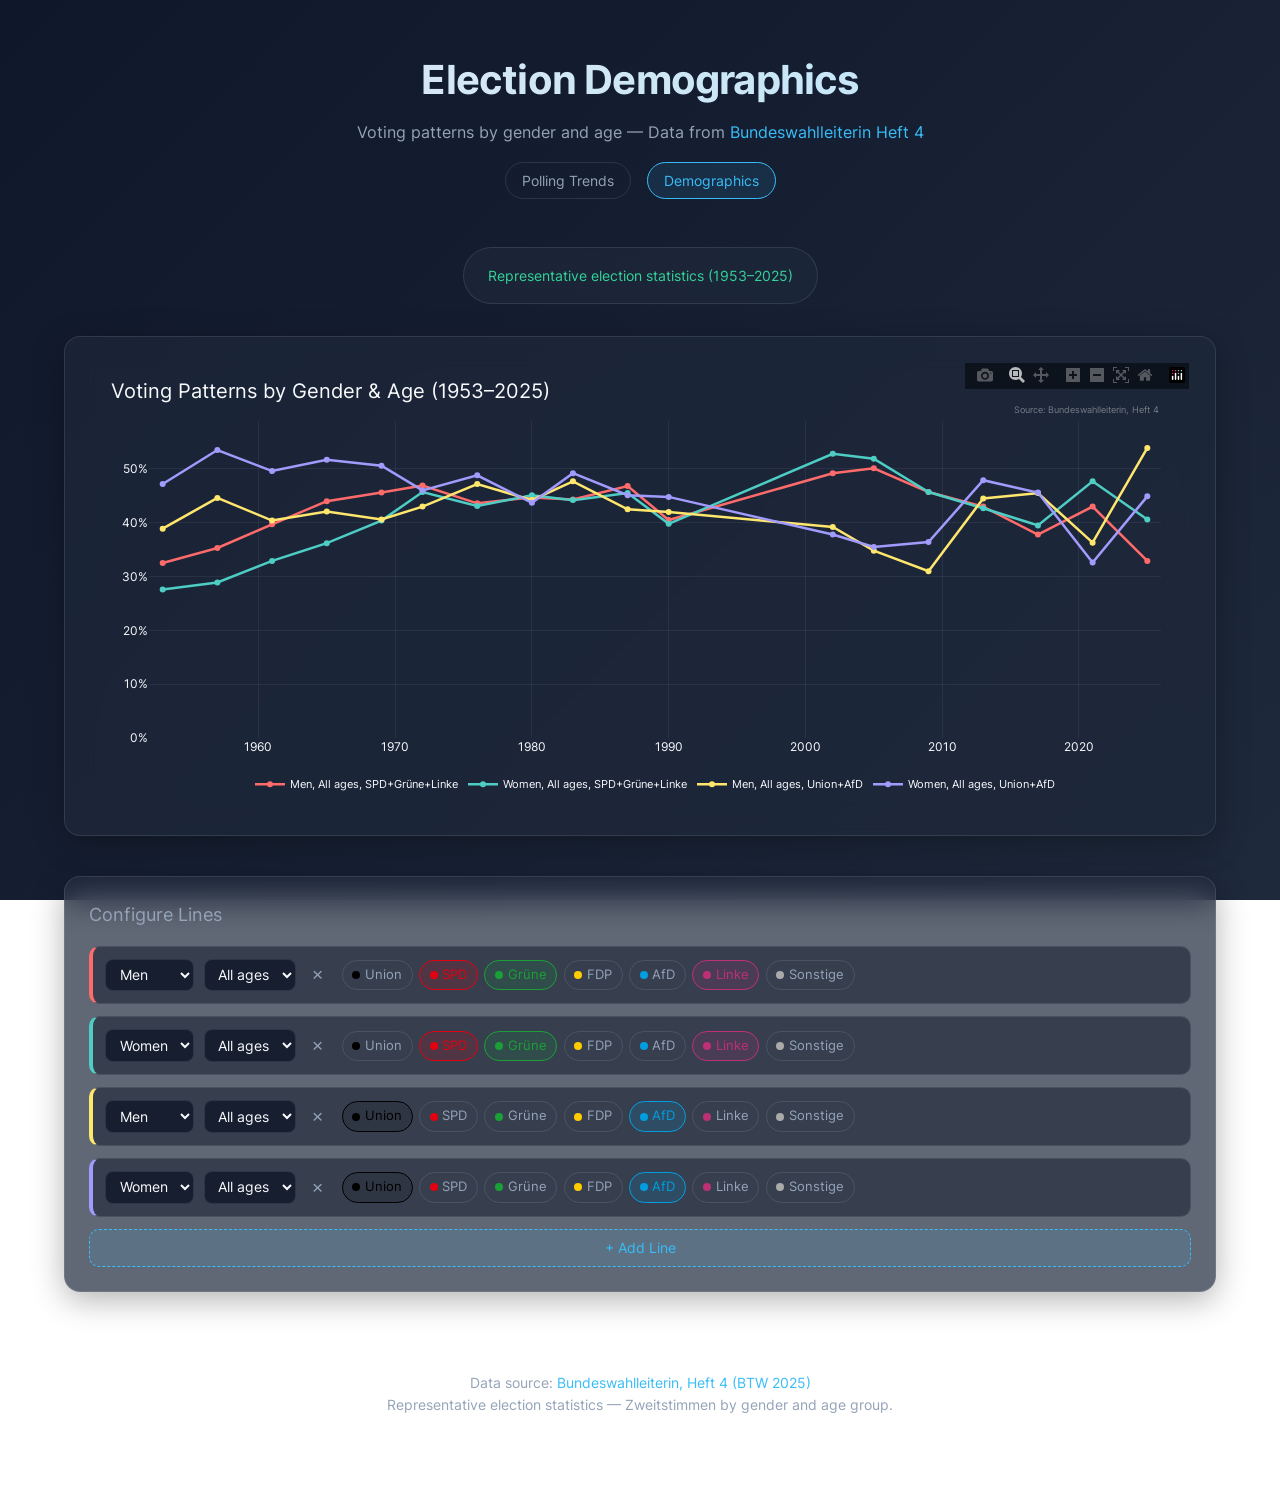
==== docs/demographics.html @ bcdd3b03 "Add election demographics sub-page by gender and age New interactive page visualizing Bundestagswahl" ====
<!DOCTYPE html>
<html lang="en">
<head>
  <meta charset="UTF-8">
  <meta name="viewport" content="width=device-width, initial-scale=1.0">
  <meta name="description" content="German Federal Election results by gender and age group — historical demographic voting patterns since 1953">
  <title>Election Demographics — German Federal Elections</title>
  <link rel="icon" type="image/svg+xml" href="data:image/svg+xml,%3Csvg xmlns='http://www.w3.org/2000/svg' viewBox='0 0 16 16'%3E%3Crect width='16' height='5.33' fill='%23000'/%3E%3Crect y='5.33' width='16' height='5.33' fill='%23D00'/%3E%3Crect y='10.67' width='16' height='5.33' fill='%23FFCE00'/%3E%3C/svg%3E">
  <link rel="stylesheet" href="css/style.css">
  <script src="js/vendor/plotly.min.js"></script>
</head>
<body class="demographics">
  <div class="container">
    <header>
      <h1>Election Demographics</h1>
      <p>Voting patterns by gender and age — Data from <a href="https://www.bundeswahlleiterin.de/bundestagswahlen/2025/publikationen.html" target="_blank" rel="noopener">Bundeswahlleiterin Heft 4</a></p>
      <nav class="page-nav">
        <a href="index.html">Polling Trends</a>
        <a href="demographics.html" aria-current="page">Demographics</a>
      </nav>
    </header>

    <div id="status" class="status-box">
      <div class="spinner"></div> <span>Loading&hellip;</span>
    </div>
    <div id="error"></div>

    <main>
      <div class="chart-container">
        <div id="demographics-chart"></div>
      </div>
    </main>

    <section class="selections-panel">
      <h2>Configure Lines</h2>
      <div id="selections-list"></div>
      <button id="add-selection" class="btn-add">+ Add Line</button>
    </section>

    <footer>
      Data source: <a href="https://www.bundeswahlleiterin.de/bundestagswahlen/2025/publikationen.html" target="_blank" rel="noopener">Bundeswahlleiterin, Heft 4 (BTW 2025)</a>
      <br>Representative election statistics — Zweitstimmen by gender and age group.
    </footer>
  </div>

  <script type="module" src="js/demographics-main.js"></script>
</body>
</html>
---- docs/css/style.css ----
/* Inter Font Loading */
@font-face {
  font-family: 'Inter';
  src: url('../fonts/inter-regular.woff2') format('woff2');
  font-weight: 400;
  font-style: normal;
  font-display: swap;
}
@font-face {
  font-family: 'Inter';
  src: url('../fonts/inter-bold.woff2') format('woff2');
  font-weight: 700;
  font-style: normal;
  font-display: swap;
}

:root {
  --bg-color: #0f172a;
  --bg-gradient: linear-gradient(135deg, #0f172a 0%, #1e293b 100%);
  --text-primary: #f8fafc;
  --text-secondary: #94a3b8;
  --accent: #38bdf8;
  --glass-bg: rgba(30, 41, 59, 0.7);
  --glass-border: rgba(255, 255, 255, 0.1);
  --glass-shadow: 0 8px 32px 0 rgba(0, 0, 0, 0.3);
  --success: #34d399;
  --error: #ef4444;
}

*, *::before, *::after {
  box-sizing: border-box;
  margin: 0;
  padding: 0;
}

body {
  font-family: 'Inter', system-ui, -apple-system, sans-serif;
  color: var(--text-primary);
  background: var(--bg-gradient);
  background-attachment: fixed;
  line-height: 1.6;
  min-height: 100vh;
}

.container {
  max-width: 1200px;
  margin: 0 auto;
  padding: 3rem 1.5rem;
}

header {
  text-align: center;
  margin-bottom: 3rem;
  animation: fadeInDown 0.8s ease-out;
}

header h1 {
  font-size: 2.5rem;
  font-weight: 700;
  background: linear-gradient(to right, #e2e8f0, #bae6fd);
  -webkit-background-clip: text;
  background-clip: text;
  -webkit-text-fill-color: transparent;
  margin-bottom: 0.5rem;
  letter-spacing: -0.02em;
}

header p, header a {
  font-size: 1rem;
  color: var(--text-secondary);
}

header a {
  color: var(--accent);
  text-decoration: none;
  transition: color 0.2s;
}

header a:hover {
  color: #7dd3fc;
}

.status-box {
  display: flex;
  align-items: center;
  justify-content: center;
  gap: 0.75rem;
  text-align: center;
  font-size: 0.9rem;
  color: var(--text-secondary);
  margin-bottom: 2rem;
  padding: 1rem 1.5rem;
  background: var(--glass-bg);
  backdrop-filter: blur(12px);
  -webkit-backdrop-filter: blur(12px);
  border: 1px solid var(--glass-border);
  border-radius: 9999px;
  max-width: max-content;
  margin-left: auto;
  margin-right: auto;
  animation: fadeIn 1s ease-out;
}

.status-box.success {
  color: var(--success);
}
.status-box.success .spinner {
  display: none;
}

.spinner {
  width: 16px;
  height: 16px;
  border: 2px solid var(--text-secondary);
  border-bottom-color: transparent;
  border-radius: 50%;
  display: inline-block;
  animation: rotation 1s linear infinite;
}

#error {
  display: none;
  text-align: center;
  color: #fca5a5;
  background: rgba(239, 68, 68, 0.1);
  border: 1px solid rgba(239, 68, 68, 0.2);
  backdrop-filter: blur(10px);
  border-radius: 12px;
  padding: 1.2rem;
  margin-bottom: 2rem;
}

.chart-container {
  background: var(--glass-bg);
  backdrop-filter: blur(16px);
  -webkit-backdrop-filter: blur(16px);
  border: 1px solid var(--glass-border);
  border-radius: 16px;
  box-shadow: var(--glass-shadow);
  margin-bottom: 2.5rem;
  padding: 1.5rem;
  transition: box-shadow 0.3s ease;
  animation: fadeInUp 0.8s ease-out backwards;
}

.chart-container:nth-child(2) {
  animation-delay: 0.2s;
}

.chart-container:hover {
  box-shadow: 0 12px 40px rgba(0,0,0,0.4);
}

.chart-container .js-plotly-plot {
  width: 100%;
}

footer {
  text-align: center;
  font-size: 0.85rem;
  color: var(--text-secondary);
  padding: 2rem 0;
  border-top: 1px solid var(--glass-border);
  margin-top: 3rem;
}

footer a {
  color: var(--accent);
  text-decoration: none;
  transition: opacity 0.2s;
}
footer a:hover {
  opacity: 0.8;
}

/* Animations */
@keyframes fadeIn {
  from { opacity: 0; }
  to { opacity: 1; }
}
@keyframes fadeInDown {
  from { opacity: 0; transform: translateY(-20px); }
  to { opacity: 1; transform: translateY(0); }
}
@keyframes fadeInUp {
  from { opacity: 0; transform: translateY(20px); }
  to { opacity: 1; transform: translateY(0); }
}
@keyframes rotation {
  0% { transform: rotate(0deg); }
  100% { transform: rotate(360deg); }
}

/* Page Navigation */
.page-nav {
  display: flex;
  justify-content: center;
  gap: 1rem;
  margin-top: 1rem;
}
.page-nav a {
  color: var(--text-secondary);
  text-decoration: none;
  padding: 0.4rem 1rem;
  border-radius: 9999px;
  border: 1px solid var(--glass-border);
  transition: all 0.2s;
  font-size: 0.9rem;
}
.page-nav a:hover {
  color: var(--text-primary);
  border-color: var(--accent);
}
.page-nav a[aria-current="page"] {
  color: var(--accent);
  border-color: var(--accent);
  background: rgba(56, 189, 248, 0.1);
}

/* Demographics Page — Selection Panel */
.demographics .selections-panel {
  background: var(--glass-bg);
  backdrop-filter: blur(16px);
  -webkit-backdrop-filter: blur(16px);
  border: 1px solid var(--glass-border);
  border-radius: 16px;
  box-shadow: var(--glass-shadow);
  padding: 1.5rem;
  margin-bottom: 2.5rem;
  animation: fadeInUp 0.8s ease-out backwards;
}
.demographics .selections-panel h2 {
  font-size: 1.1rem;
  color: var(--text-secondary);
  margin-bottom: 1rem;
  font-weight: 400;
}

/* Selection Cards */
.demographics .selection-card {
  display: flex;
  align-items: center;
  gap: 0.75rem;
  padding: 0.75rem;
  border: 1px solid var(--glass-border);
  border-radius: 10px;
  margin-bottom: 0.75rem;
  background: rgba(15, 23, 42, 0.5);
  border-left: 4px solid var(--card-color, var(--glass-border));
}
.demographics .selection-card .card-controls {
  display: flex;
  align-items: center;
  gap: 0.6rem;
  flex-shrink: 0;
}
.demographics .selection-card select {
  background: rgba(15, 23, 42, 0.8);
  color: var(--text-primary);
  border: 1px solid var(--glass-border);
  border-radius: 8px;
  padding: 0.4rem 0.6rem;
  font-family: inherit;
  font-size: 0.85rem;
  cursor: pointer;
}
.demographics .selection-card select:focus {
  outline: none;
  border-color: var(--accent);
}

/* Party Pills */
.demographics .party-pills {
  display: flex;
  flex-wrap: wrap;
  gap: 0.4rem;
  flex: 1;
}
.demographics .party-pill {
  display: inline-flex;
  align-items: center;
  gap: 0.3rem;
  padding: 0.25rem 0.6rem;
  border-radius: 9999px;
  border: 1px solid var(--glass-border);
  font-size: 0.8rem;
  cursor: pointer;
  transition: all 0.15s;
  user-select: none;
  color: var(--text-secondary);
  background: transparent;
}
.demographics .party-pill:hover {
  border-color: var(--pill-color);
}
.demographics .party-pill.checked {
  border-color: var(--pill-color);
  color: var(--pill-color);
  background: color-mix(in srgb, var(--pill-color) 15%, transparent);
}
.demographics .party-pill .pill-dot {
  width: 8px;
  height: 8px;
  border-radius: 50%;
  background: var(--pill-color);
}

/* Add / Remove Buttons */
.demographics .btn-add {
  background: rgba(56, 189, 248, 0.1);
  border: 1px dashed var(--accent);
  color: var(--accent);
  border-radius: 10px;
  padding: 0.6rem 1.2rem;
  cursor: pointer;
  font-family: inherit;
  font-size: 0.9rem;
  transition: all 0.2s;
  width: 100%;
}
.demographics .btn-add:hover:not(:disabled) {
  background: rgba(56, 189, 248, 0.2);
}
.demographics .btn-add:disabled {
  opacity: 0.4;
  cursor: not-allowed;
}
.demographics .btn-remove {
  background: none;
  border: none;
  color: var(--text-secondary);
  cursor: pointer;
  font-size: 1.2rem;
  padding: 0.25rem 0.4rem;
  border-radius: 50%;
  transition: color 0.2s;
  flex-shrink: 0;
  line-height: 1;
}
.demographics .btn-remove:hover {
  color: var(--error);
}
.demographics .btn-remove:disabled {
  opacity: 0.3;
  cursor: not-allowed;
}

@media (max-width: 768px) {
  .container {
    padding: 2rem 1rem;
  }
  header h1 {
    font-size: 1.8rem;
  }
  .chart-container {
    padding: 0.75rem;
    border-radius: 12px;
  }
  .demographics .selection-card {
    flex-direction: column;
    align-items: stretch;
    gap: 0.5rem;
  }
  .demographics .selection-card .card-controls {
    justify-content: space-between;
  }
  .demographics .selection-card select {
    flex: 1;
  }
  .demographics .selections-panel {
    padding: 1rem;
  }
  .demographics .party-pills {
    gap: 0.3rem;
  }
  .demographics #demographics-chart {
    min-height: 350px;
  }
}
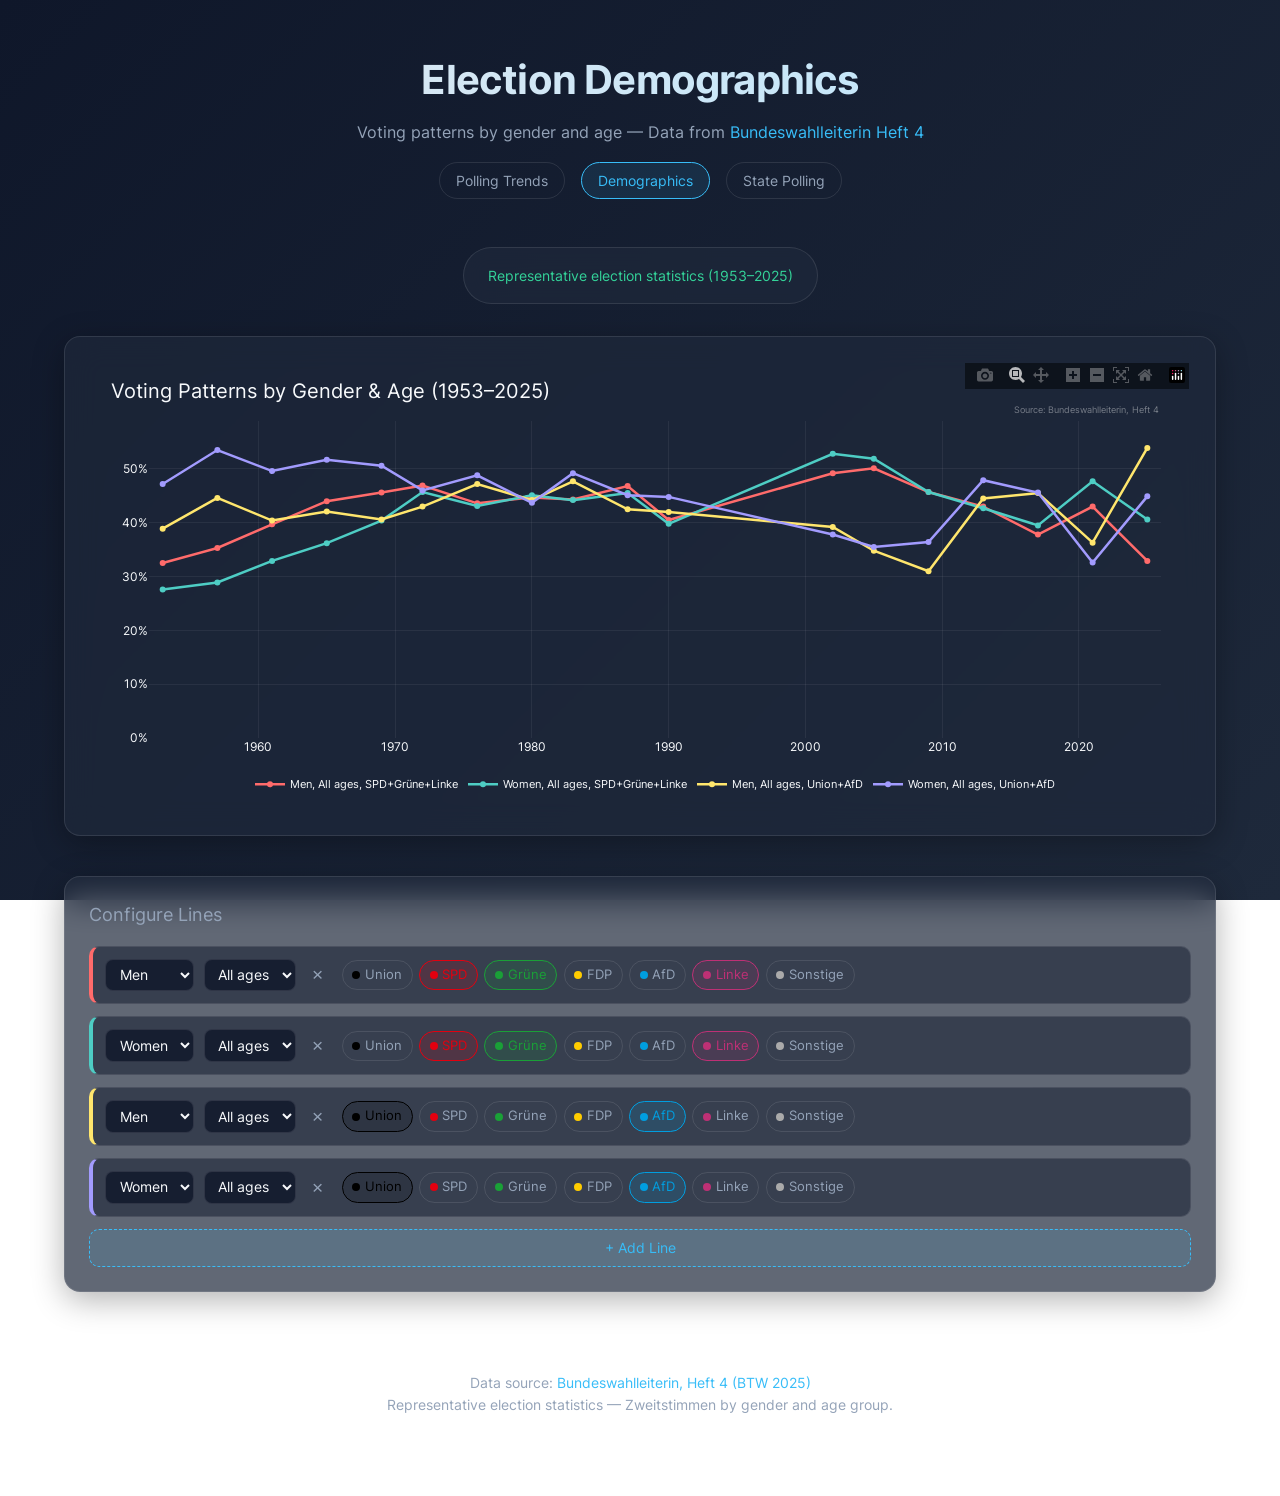
==== commit 1eab655d: "Add state polling" ====
--- a/docs/demographics.html
+++ b/docs/demographics.html
@@ -17,6 +17,7 @@
       <nav class="page-nav">
         <a href="index.html">Polling Trends</a>
         <a href="demographics.html" aria-current="page">Demographics</a>
+        <a href="state-polling.html">State Polling</a>
       </nav>
     </header>
 
--- a/docs/css/style.css
+++ b/docs/css/style.css
@@ -377,3 +377,187 @@
     min-height: 350px;
   }
 }
+
+/* ── State Polling Page ── */
+
+/* Segment summary bar */
+.state-polling .segment-bar {
+  display: grid;
+  grid-template-columns: repeat(4, 1fr);
+  gap: 1rem;
+  padding: 1.25rem 1.5rem;
+}
+.state-polling .segment-card {
+  text-align: center;
+  padding: 0.5rem;
+}
+.state-polling .segment-label {
+  font-size: 0.78rem;
+  color: var(--text-secondary);
+  margin-bottom: 0.3rem;
+  text-transform: uppercase;
+  letter-spacing: 0.04em;
+}
+.state-polling .segment-value {
+  font-size: 1.5rem;
+  font-weight: 700;
+  margin-bottom: 0.2rem;
+}
+.state-polling .segment-sub {
+  font-size: 0.72rem;
+  color: var(--text-secondary);
+  line-height: 1.3;
+}
+
+/* Map section */
+.state-polling .maps-section {
+  padding: 1.5rem;
+}
+.state-polling .maps-grid {
+  display: grid;
+  grid-template-columns: 1fr 1fr;
+  gap: 2rem;
+}
+.state-polling .map-wrapper {
+  display: flex;
+  flex-direction: column;
+  align-items: center;
+}
+.state-polling .map-title {
+  font-size: 1rem;
+  font-weight: 600;
+  color: var(--text-primary);
+  margin-bottom: 0.15rem;
+  text-align: center;
+}
+.state-polling .map-subtitle {
+  font-size: 0.8rem;
+  color: var(--text-secondary);
+  margin-bottom: 0.75rem;
+  text-align: center;
+}
+.state-polling .map-container {
+  width: 100%;
+  max-width: 340px;
+  position: relative;
+}
+.state-polling .map-container svg {
+  display: block;
+  width: 100%;
+  height: auto;
+}
+.state-polling .map-container path {
+  stroke: rgba(15, 23, 42, 0.6);
+  stroke-width: 1;
+  cursor: pointer;
+  transition: opacity 0.12s;
+}
+.state-polling .map-container path:hover {
+  opacity: 0.75;
+  stroke-width: 1.5;
+  stroke: rgba(255,255,255,0.4);
+}
+
+/* Map legend */
+.state-polling .map-legend {
+  display: flex;
+  align-items: center;
+  justify-content: center;
+  gap: 0.75rem;
+  margin-top: 1.25rem;
+  font-size: 0.78rem;
+  color: var(--text-secondary);
+}
+.state-polling .legend-scale {
+  width: 120px;
+  height: 10px;
+  border-radius: 5px;
+  background: linear-gradient(to right, #b91c1c, #475569, #1d4ed8);
+}
+.state-polling .legend-right { color: #f87171; }
+.state-polling .legend-left  { color: #93c5fd; }
+
+/* Tooltip */
+.map-tooltip {
+  position: fixed;
+  pointer-events: none;
+  z-index: 100;
+  background: rgba(15, 23, 42, 0.95);
+  border: 1px solid rgba(255,255,255,0.12);
+  border-radius: 10px;
+  padding: 0.65rem 0.9rem;
+  font-size: 0.82rem;
+  color: var(--text-primary);
+  min-width: 190px;
+  backdrop-filter: blur(8px);
+  box-shadow: 0 4px 20px rgba(0,0,0,0.5);
+}
+.map-tooltip .tooltip-title {
+  font-weight: 700;
+  font-size: 0.9rem;
+  margin-bottom: 0.4rem;
+  color: var(--accent);
+}
+.map-tooltip .tooltip-row {
+  display: flex;
+  justify-content: space-between;
+  gap: 0.75rem;
+  margin-bottom: 0.15rem;
+}
+.map-tooltip .tooltip-row span:first-child {
+  color: var(--text-secondary);
+}
+
+/* Shared diff colors */
+.pos { color: #93c5fd; }
+.neg { color: #fca5a5; }
+
+/* Data table */
+.state-polling .state-table {
+  width: 100%;
+  border-collapse: collapse;
+  font-size: 0.88rem;
+}
+.state-polling .state-table th,
+.state-polling .state-table td {
+  padding: 0.6rem 0.75rem;
+  text-align: right;
+  border-bottom: 1px solid rgba(255,255,255,0.06);
+}
+.state-polling .state-table th:first-child,
+.state-polling .state-table td:first-child {
+  text-align: left;
+}
+.state-polling .state-table th {
+  font-size: 0.78rem;
+  text-transform: uppercase;
+  letter-spacing: 0.04em;
+  color: var(--text-secondary);
+  cursor: pointer;
+  user-select: none;
+  white-space: nowrap;
+}
+.state-polling .state-table th:hover {
+  color: var(--accent);
+}
+.state-polling .state-table th.sort-asc::after  { content: " ↑"; color: var(--accent); }
+.state-polling .state-table th.sort-desc::after { content: " ↓"; color: var(--accent); }
+.state-polling .state-table tbody tr:hover {
+  background: rgba(255,255,255,0.03);
+}
+
+@media (max-width: 768px) {
+  .state-polling .segment-bar {
+    grid-template-columns: 1fr 1fr;
+  }
+  .state-polling .maps-grid {
+    grid-template-columns: 1fr;
+    gap: 1.5rem;
+  }
+  .state-polling .map-container {
+    max-width: 100%;
+  }
+  .state-polling #table-container {
+    overflow-x: auto;
+  }
+}
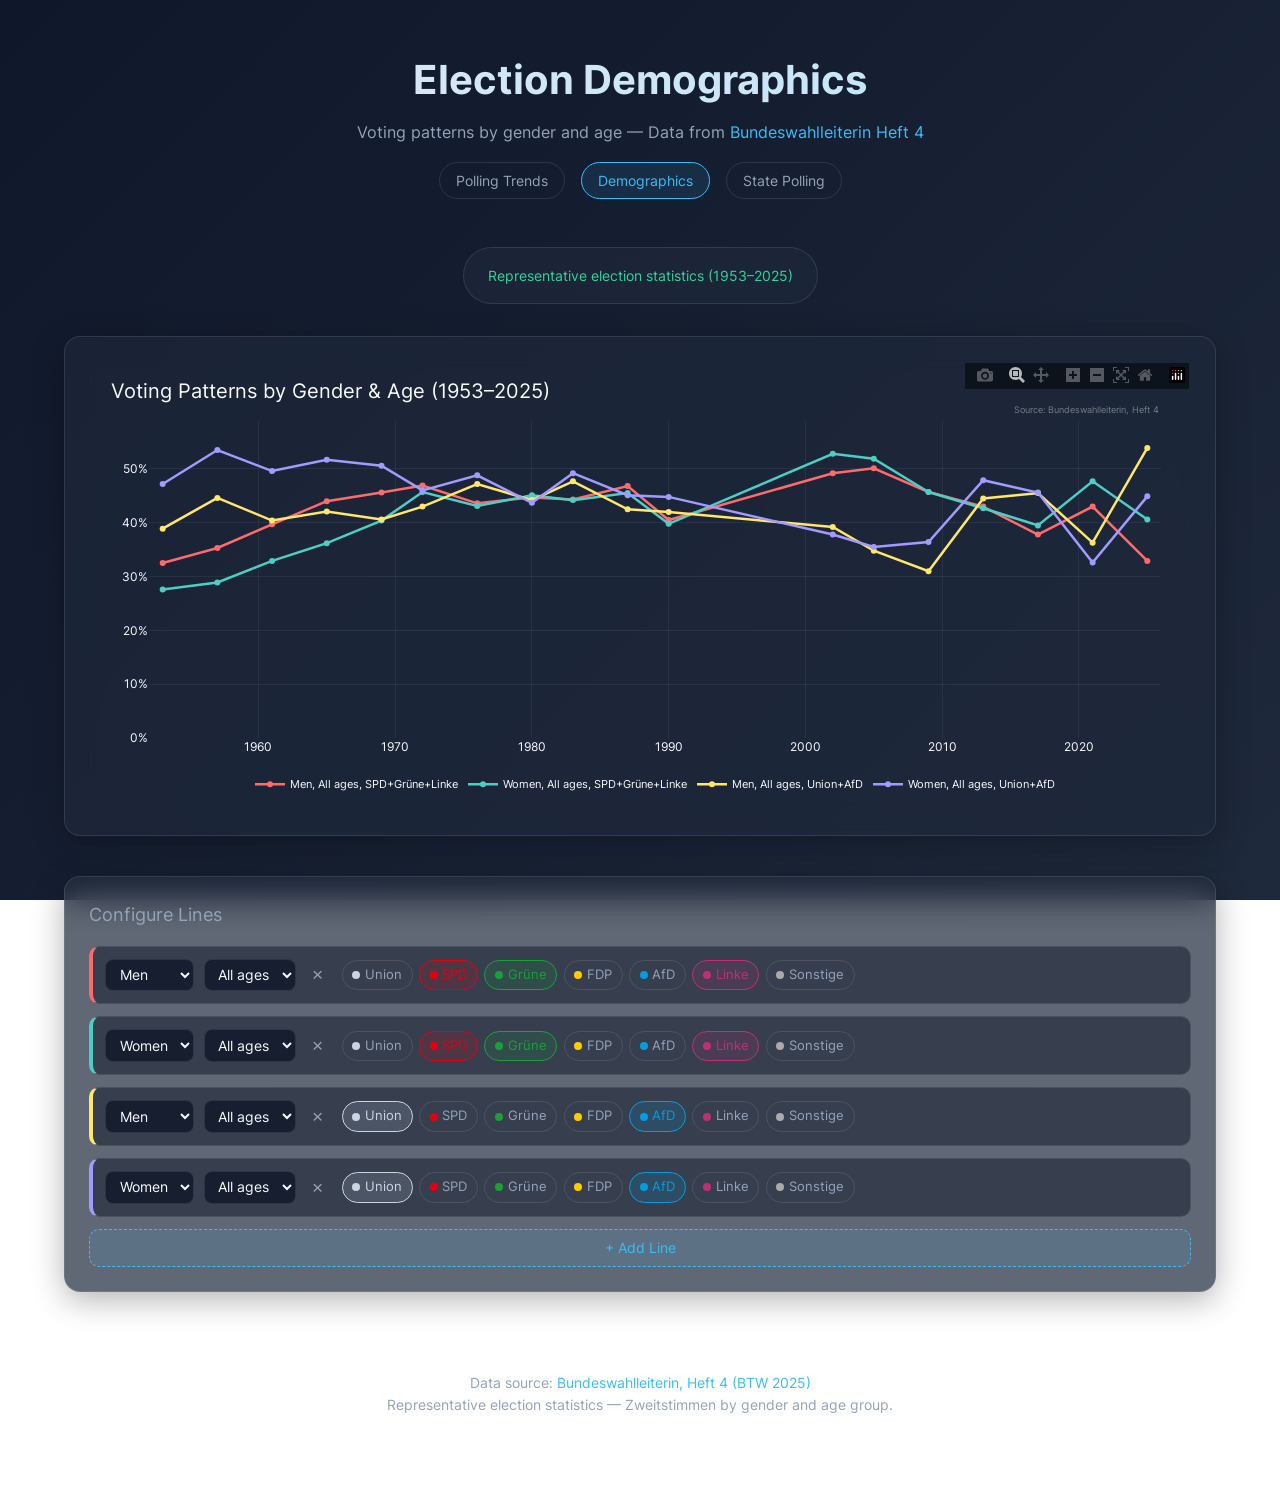
==== commit ca080756: "Phase 1: frontend polish & quick wins Fix first-paint chart collapse, dark-background contrast, scre" ====
--- a/docs/demographics.html
+++ b/docs/demographics.html
@@ -1,5 +1,5 @@
 <!DOCTYPE html>
-<html lang="en">
+<html lang="de">
 <head>
   <meta charset="UTF-8">
   <meta name="viewport" content="width=device-width, initial-scale=1.0">
@@ -21,10 +21,10 @@
       </nav>
     </header>
 
-    <div id="status" class="status-box">
+    <div id="status" class="status-box" role="status" aria-live="polite">
       <div class="spinner"></div> <span>Loading&hellip;</span>
     </div>
-    <div id="error"></div>
+    <div id="error" role="alert"></div>
 
     <main>
       <div class="chart-container">
--- a/docs/css/style.css
+++ b/docs/css/style.css
@@ -62,7 +62,7 @@
   background-clip: text;
   -webkit-text-fill-color: transparent;
   margin-bottom: 0.5rem;
-  letter-spacing: -0.02em;
+  letter-spacing: 0;
 }
 
 header p, header a {
@@ -191,6 +191,23 @@
   100% { transform: rotate(360deg); }
 }
 
+@media (prefers-reduced-motion: reduce) {
+  *, *::before, *::after {
+    animation-duration: 0.001ms !important;
+    animation-iteration-count: 1 !important;
+    transition-duration: 0.001ms !important;
+  }
+  header, .status-box, .chart-container, .demographics .selections-panel {
+    animation: none !important;
+    opacity: 1 !important;
+    transform: none !important;
+  }
+  .spinner {
+    animation: none !important;
+    border-bottom-color: var(--text-secondary);
+  }
+}
+
 /* Page Navigation */
 .page-nav {
   display: flex;
@@ -215,6 +232,17 @@
   color: var(--accent);
   border-color: var(--accent);
   background: rgba(56, 189, 248, 0.1);
+}
+
+/* Demographics chart: explicit height so Plotly's height:100% update doesn't collapse it */
+.demographics #demographics-chart {
+  height: 450px;
+}
+
+/* Federal polling charts: explicit height so Plotly's height:100% update doesn't collapse them on first paint */
+#blocks-chart,
+#parties-chart {
+  height: 450px;
 }
 
 /* Demographics Page — Selection Panel */
@@ -374,7 +402,11 @@
     gap: 0.3rem;
   }
   .demographics #demographics-chart {
-    min-height: 350px;
+    height: 350px;
+  }
+  #blocks-chart,
+  #parties-chart {
+    height: 350px;
   }
 }
 
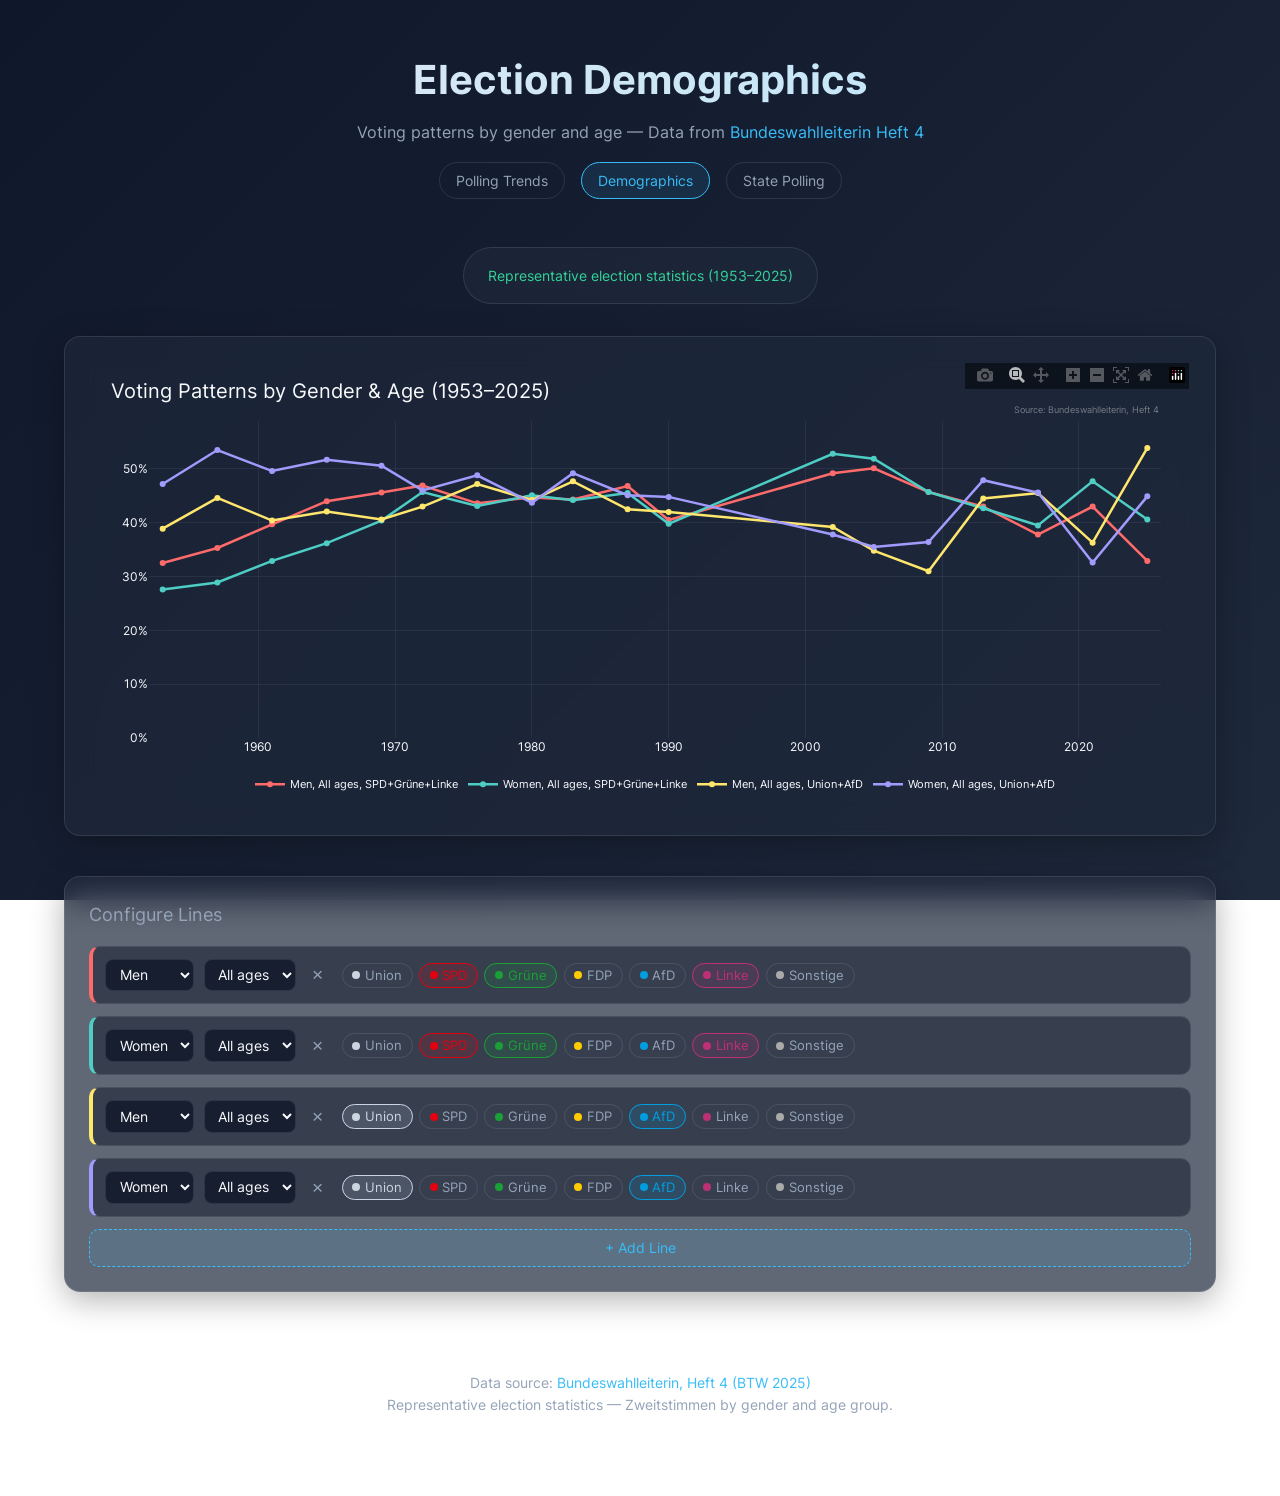
==== commit 849a9cfb: "Phase 2: accessibility — keyboard & screen reader Make the interactive layer operable and announceab" ====
--- a/docs/demographics.html
+++ b/docs/demographics.html
@@ -27,9 +27,9 @@
     <div id="error" role="alert"></div>
 
     <main>
-      <div class="chart-container">
+      <figure class="chart-container" role="img" aria-label="Liniendiagramm: Zweitstimmenanteile nach Geschlecht, Altersgruppe und Partei seit 1953">
         <div id="demographics-chart"></div>
-      </div>
+      </figure>
     </main>
 
     <section class="selections-panel">
--- a/docs/css/style.css
+++ b/docs/css/style.css
@@ -42,6 +42,25 @@
   min-height: 100vh;
 }
 
+/* Visible keyboard focus indicator (keyboard-only via :focus-visible) */
+:focus-visible {
+  outline: 2px solid var(--accent);
+  outline-offset: 2px;
+}
+.page-nav a:focus-visible,
+.demographics .party-pill:focus-visible,
+.demographics .btn-add:focus-visible,
+.demographics .btn-remove:focus-visible,
+.state-polling .state-table th .th-sort:focus-visible {
+  outline: 2px solid var(--accent);
+  outline-offset: 2px;
+}
+
+/* Charts are wrapped in <figure>; neutralize the default figure margin */
+figure {
+  margin: 0;
+}
+
 .container {
   max-width: 1200px;
   margin: 0 auto;
@@ -292,9 +311,10 @@
   font-size: 0.85rem;
   cursor: pointer;
 }
-.demographics .selection-card select:focus {
+.demographics .selection-card select:focus-visible {
   outline: none;
   border-color: var(--accent);
+  box-shadow: 0 0 0 2px var(--accent);
 }
 
 /* Party Pills */
@@ -311,6 +331,7 @@
   padding: 0.25rem 0.6rem;
   border-radius: 9999px;
   border: 1px solid var(--glass-border);
+  font-family: inherit;
   font-size: 0.8rem;
   cursor: pointer;
   transition: all 0.15s;
@@ -574,6 +595,17 @@
 }
 .state-polling .state-table th.sort-asc::after  { content: " ↑"; color: var(--accent); }
 .state-polling .state-table th.sort-desc::after { content: " ↓"; color: var(--accent); }
+.state-polling .state-table th .th-sort {
+  background: none;
+  border: 0;
+  padding: 0;
+  margin: 0;
+  color: inherit;
+  font: inherit;
+  letter-spacing: inherit;
+  text-transform: inherit;
+  cursor: pointer;
+}
 .state-polling .state-table tbody tr:hover {
   background: rgba(255,255,255,0.03);
 }
@@ -593,3 +625,24 @@
     overflow-x: auto;
   }
 }
+
+/* Touch devices: raise interactive controls to the ≥44px minimum tap target.
+   Gated on input modality (pointer: coarse), not viewport width, so touch
+   laptops benefit while desktop-mouse density stays compact. */
+@media (pointer: coarse) {
+  .demographics .party-pill {
+    min-height: 44px;
+    padding-top: 0.5rem;
+    padding-bottom: 0.5rem;
+  }
+  .demographics .btn-remove {
+    min-width: 44px;
+    min-height: 44px;
+    display: inline-flex;
+    align-items: center;
+    justify-content: center;
+  }
+  .state-polling .state-table th .th-sort {
+    min-height: 44px;
+  }
+}
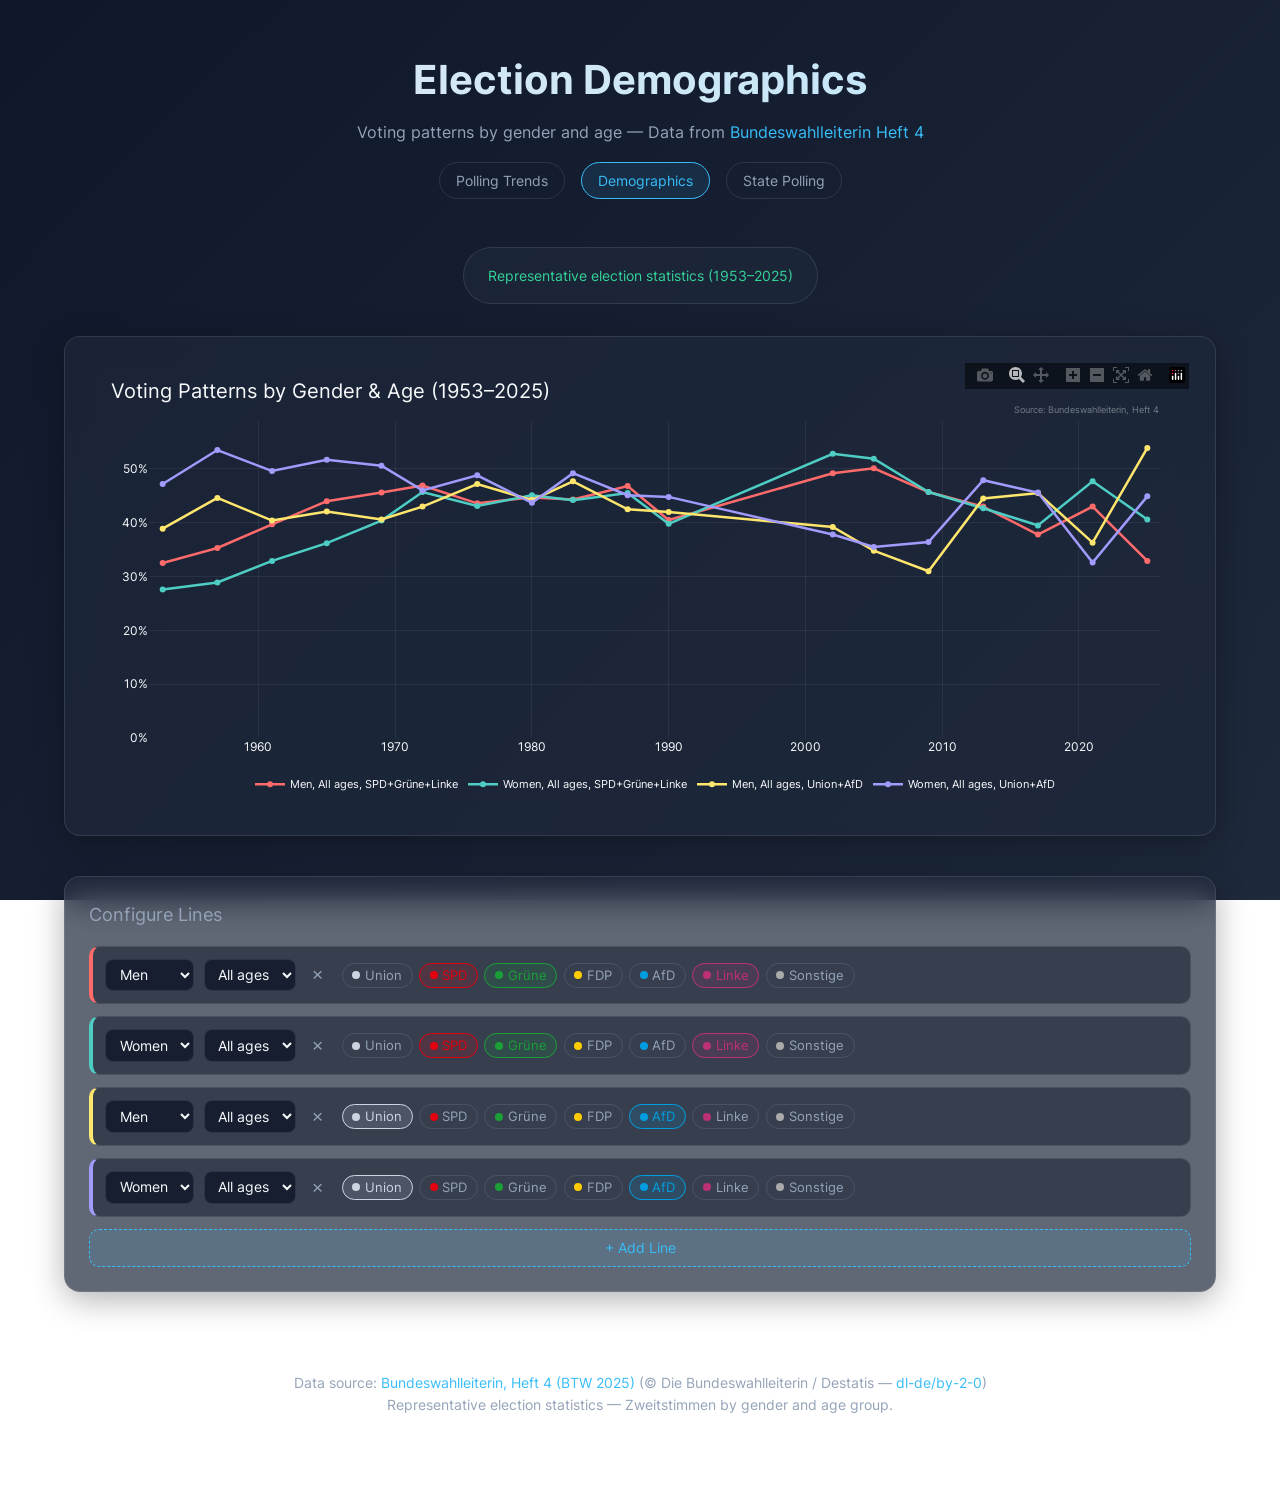
==== commit 69ae84b6: "Phase 4: CI/CD hardening, repo hygiene, docs & licensing Workflow (.github/workflows/update-data.yml" ====
--- a/docs/demographics.html
+++ b/docs/demographics.html
@@ -39,7 +39,7 @@
     </section>
 
     <footer>
-      Data source: <a href="https://www.bundeswahlleiterin.de/bundestagswahlen/2025/publikationen.html" target="_blank" rel="noopener">Bundeswahlleiterin, Heft 4 (BTW 2025)</a>
+      Data source: <a href="https://www.bundeswahlleiterin.de/bundestagswahlen/2025/publikationen.html" target="_blank" rel="noopener">Bundeswahlleiterin, Heft 4 (BTW 2025)</a> (© Die Bundeswahlleiterin / Destatis — <a href="https://www.govdata.de/dl-de/by-2-0" target="_blank" rel="noopener">dl-de/by-2-0</a>)
       <br>Representative election statistics — Zweitstimmen by gender and age group.
     </footer>
   </div>
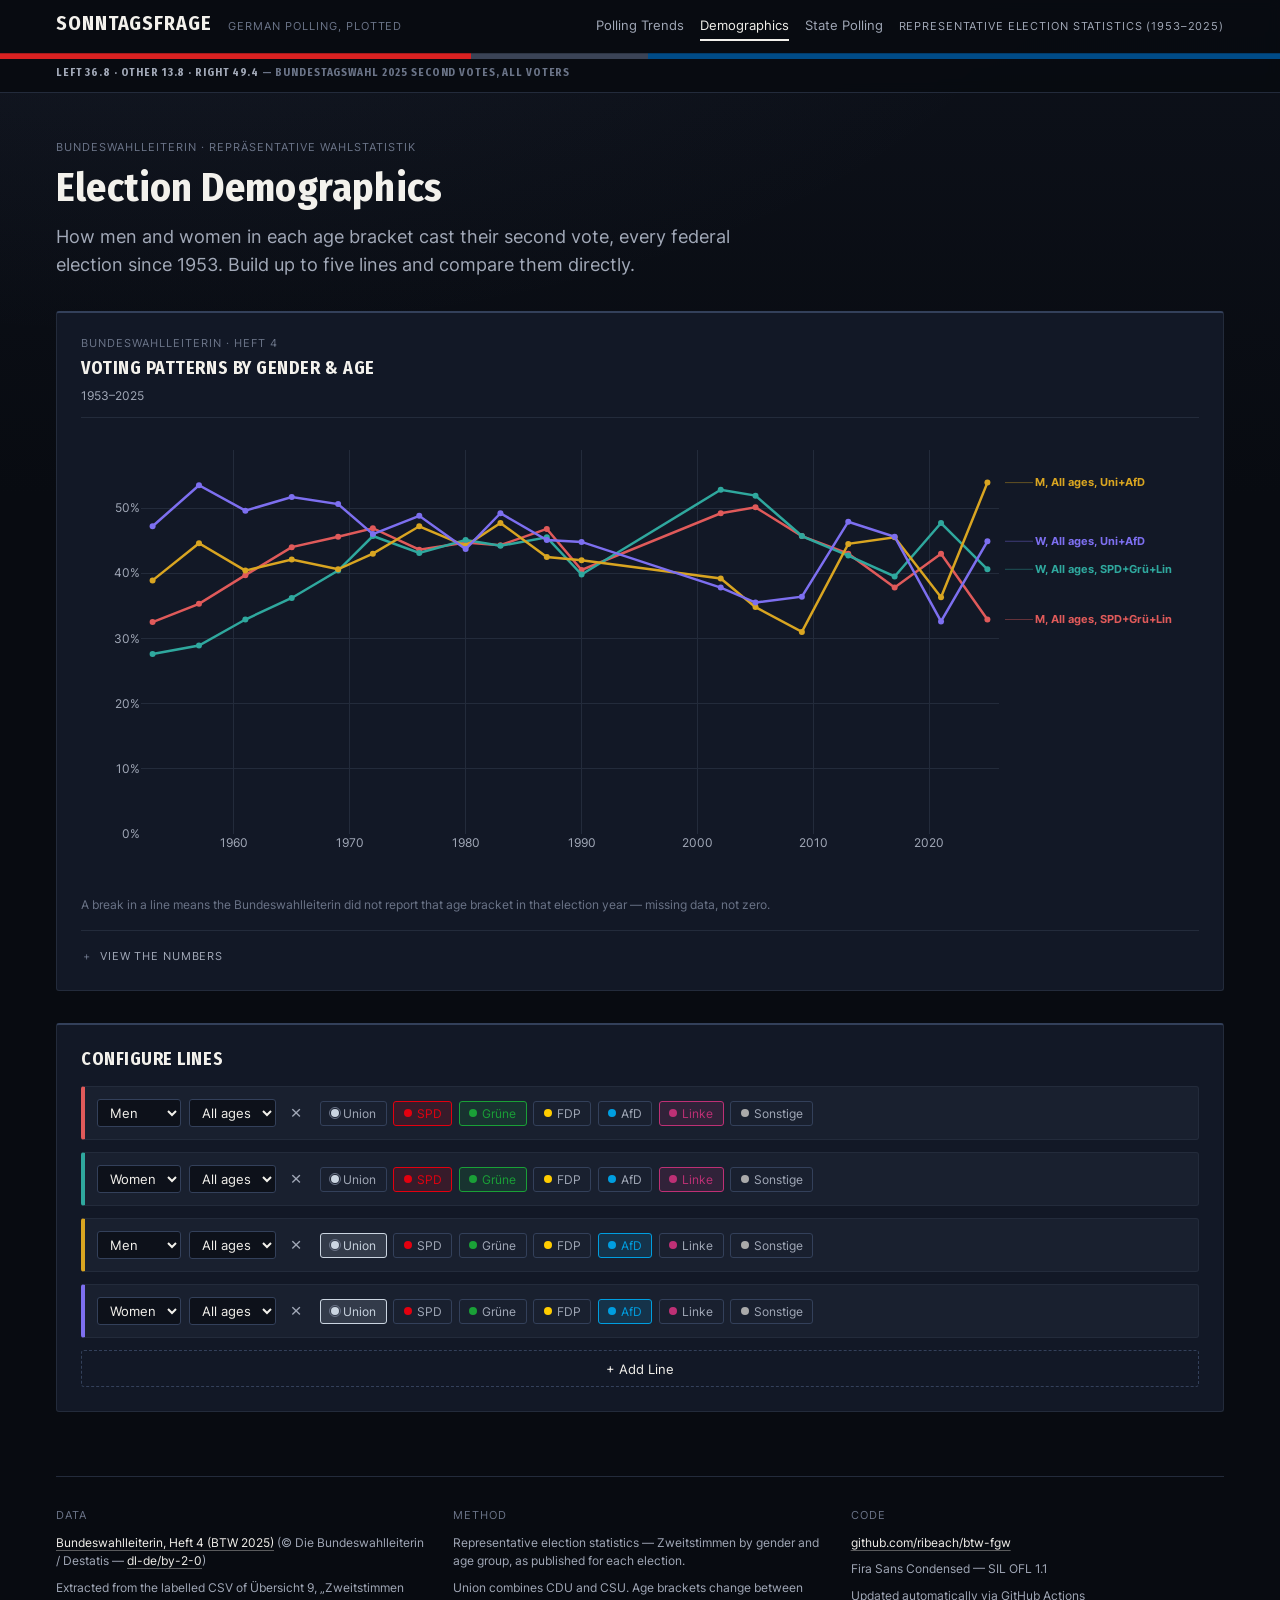
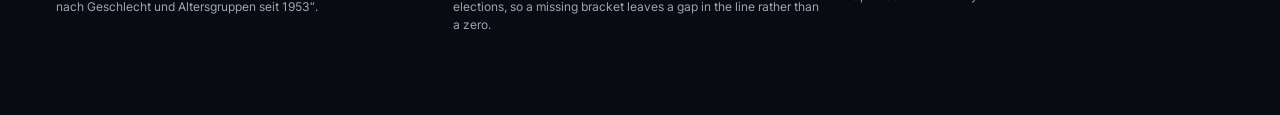
==== commit 39389783: "Overhaul UI/UX: editorial redesign, chart fixes, accessibility Redesign all three pages under one di" ====
--- a/docs/demographics.html
+++ b/docs/demographics.html
@@ -1,46 +1,91 @@
 <!DOCTYPE html>
-<html lang="de">
+<html lang="en">
 <head>
   <meta charset="UTF-8">
   <meta name="viewport" content="width=device-width, initial-scale=1.0">
-  <meta name="description" content="German Federal Election results by gender and age group — historical demographic voting patterns since 1953">
-  <title>Election Demographics — German Federal Elections</title>
-  <link rel="icon" type="image/svg+xml" href="data:image/svg+xml,%3Csvg xmlns='http://www.w3.org/2000/svg' viewBox='0 0 16 16'%3E%3Crect width='16' height='5.33' fill='%23000'/%3E%3Crect y='5.33' width='16' height='5.33' fill='%23D00'/%3E%3Crect y='10.67' width='16' height='5.33' fill='%23FFCE00'/%3E%3C/svg%3E">
+  <title>Election Demographics — Sonntagsfrage</title>
+  <meta name="description" content="German federal election results by gender and age group — representative voting statistics since 1953.">
+  <meta name="theme-color" content="#080B11">
+  <link rel="icon" href="favicon.svg" type="image/svg+xml">
+  <meta property="og:site_name" content="Sonntagsfrage">
+  <meta property="og:type" content="website">
+  <meta property="og:title" content="Election Demographics">
+  <meta property="og:description" content="German federal election results by gender and age group — representative voting statistics since 1953.">
+  <meta name="twitter:card" content="summary">
+  <link rel="preload" as="font" type="font/woff2" crossorigin href="fonts/fira-sans-condensed-700.woff2">
   <link rel="stylesheet" href="css/style.css">
   <script src="js/vendor/plotly.min.js"></script>
 </head>
 <body class="demographics">
-  <div class="container">
-    <header>
-      <h1>Election Demographics</h1>
-      <p>Voting patterns by gender and age — Data from <a href="https://www.bundeswahlleiterin.de/bundestagswahlen/2025/publikationen.html" target="_blank" rel="noopener">Bundeswahlleiterin Heft 4</a></p>
-      <nav class="page-nav">
+  <a class="skip-link" href="#main">Skip to content</a>
+
+  <header class="site-header">
+    <div class="site-header__inner">
+      <a class="wordmark" href="index.html">Sonntagsfrage</a>
+      <span class="wordmark-tag">German polling, plotted</span>
+      <nav class="site-nav" aria-label="Primary">
         <a href="index.html">Polling Trends</a>
         <a href="demographics.html" aria-current="page">Demographics</a>
         <a href="state-polling.html">State Polling</a>
       </nav>
-    </header>
+      <div id="status" class="stamp" role="status" aria-live="polite">
+        <span class="spinner"></span> <span>Loading…</span>
+      </div>
+    </div>
+    <div class="spectrum" id="spectrum" hidden></div>
+    <p class="spectrum-readout" id="spectrum-readout" hidden></p>
+  </header>
 
-    <div id="status" class="status-box" role="status" aria-live="polite">
-      <div class="spinner"></div> <span>Loading&hellip;</span>
+  <div class="container">
+    <div class="page-head">
+      <p class="eyebrow"><span lang="de">Bundeswahlleiterin</span> · <span lang="de">Repräsentative Wahlstatistik</span></p>
+      <h1 class="page-title">Election Demographics</h1>
+      <p class="page-standfirst">How men and women in each age bracket cast their second vote, every federal election since 1953. Build up to five lines and compare them directly.</p>
     </div>
+
     <div id="error" role="alert"></div>
 
-    <main>
-      <figure class="chart-container" role="img" aria-label="Liniendiagramm: Zweitstimmenanteile nach Geschlecht, Altersgruppe und Partei seit 1953">
-        <div id="demographics-chart"></div>
+    <main id="main" tabindex="-1">
+      <figure class="chart-container" aria-describedby="demographics-data">
+        <figcaption class="panel-head">
+          <p class="eyebrow">Bundeswahlleiterin · Heft 4</p>
+          <h2 class="panel-title">Voting patterns by gender &amp; age</h2>
+          <p class="panel-note">1953–2025</p>
+        </figcaption>
+        <div id="demographics-chart" role="img" aria-label="Line chart: second-vote share by gender, age group and party at every federal election since 1953"></div>
+        <p class="chart-footnote">A break in a line means the Bundeswahlleiterin did not report that age bracket in that election year — missing data, not zero.</p>
+        <details class="chart-data" id="demographics-data">
+          <summary>View the numbers</summary>
+          <div class="chart-data__scroll">
+            <div id="demographics-table-wrap"></div>
+          </div>
+        </details>
       </figure>
+
+      <section class="selections-panel">
+        <h2 class="panel-title">Configure lines</h2>
+        <div id="selections-list"></div>
+        <button id="add-selection" class="btn-add">+ Add Line</button>
+      </section>
     </main>
 
-    <section class="selections-panel">
-      <h2>Configure Lines</h2>
-      <div id="selections-list"></div>
-      <button id="add-selection" class="btn-add">+ Add Line</button>
-    </section>
-
-    <footer>
-      Data source: <a href="https://www.bundeswahlleiterin.de/bundestagswahlen/2025/publikationen.html" target="_blank" rel="noopener">Bundeswahlleiterin, Heft 4 (BTW 2025)</a> (© Die Bundeswahlleiterin / Destatis — <a href="https://www.govdata.de/dl-de/by-2-0" target="_blank" rel="noopener">dl-de/by-2-0</a>)
-      <br>Representative election statistics — Zweitstimmen by gender and age group.
+    <footer class="site-footer">
+      <div class="footer-col">
+        <p class="eyebrow">Data</p>
+        <p><a href="https://www.bundeswahlleiterin.de/bundestagswahlen/2025/publikationen.html" target="_blank" rel="noopener"><span lang="de">Bundeswahlleiterin, Heft 4</span> (BTW 2025)</a> (© <span lang="de">Die Bundeswahlleiterin</span> / Destatis — <a href="https://www.govdata.de/dl-de/by-2-0" target="_blank" rel="noopener">dl-de/by-2-0</a>)</p>
+        <p>Extracted from the labelled CSV of <span lang="de">Übersicht 9, „Zweitstimmen nach Geschlecht und Altersgruppen seit 1953“</span>.</p>
+      </div>
+      <div class="footer-col">
+        <p class="eyebrow">Method</p>
+        <p>Representative election statistics — <span lang="de">Zweitstimmen</span> by gender and age group, as published for each election.</p>
+        <p>Union combines CDU and CSU. Age brackets change between elections, so a missing bracket leaves a gap in the line rather than a zero.</p>
+      </div>
+      <div class="footer-col">
+        <p class="eyebrow">Code</p>
+        <p><a href="https://github.com/ribeach/btw-fgw" target="_blank" rel="noopener">github.com/ribeach/btw-fgw</a></p>
+        <p>Fira Sans Condensed — SIL OFL 1.1</p>
+        <p>Updated automatically via GitHub Actions</p>
+      </div>
     </footer>
   </div>
 
--- a/docs/css/style.css
+++ b/docs/css/style.css
@@ -13,18 +13,63 @@
   font-style: normal;
   font-display: swap;
 }
-
+/* Display face — headlines and big numerals only. SIL OFL 1.1. */
+@font-face {
+  font-family: 'Fira Sans Condensed';
+  src: url('../fonts/fira-sans-condensed-700.woff2') format('woff2');
+  font-weight: 700;
+  font-style: normal;
+  font-display: swap;
+}
+
+/* Chrome is achromatic. All hue is data — party colours live in js/config.js,
+   bloc scale in js/state-polling-config.js. */
 :root {
-  --bg-color: #0f172a;
-  --bg-gradient: linear-gradient(135deg, #0f172a 0%, #1e293b 100%);
-  --text-primary: #f8fafc;
-  --text-secondary: #94a3b8;
-  --accent: #38bdf8;
-  --glass-bg: rgba(30, 41, 59, 0.7);
-  --glass-border: rgba(255, 255, 255, 0.1);
-  --glass-shadow: 0 8px 32px 0 rgba(0, 0, 0, 0.3);
-  --success: #34d399;
-  --error: #ef4444;
+  /* Ink — surfaces, darkest to lightest */
+  --ink-950: #080B11;
+  --ink-900: #0D111A;
+  --surface: #121826;
+  --surface-2: #19202F;
+  --rule: #232B3B;
+  --rule-strong: #33405A;
+
+  /* Bone — text */
+  --bone: #F3F1EC;
+  --bone-dim: #A2A9B8;
+  --bone-faint: #6B7488;
+  --danger: #F2777A;
+
+  /* Bloc tints — text-safe lifts of the bloc hues, for readouts only */
+  --tint-left: #F08A8A;
+  --tint-right: #7FA8D0;
+
+  /* Space — 4px base */
+  --s1: 4px;
+  --s2: 8px;
+  --s3: 12px;
+  --s4: 16px;
+  --s5: 24px;
+  --s6: 32px;
+  --s7: 48px;
+  --s8: 64px;
+  --s9: 96px;
+
+  /* Radius — printed edges, not pills */
+  --r1: 3px;
+  --r2: 6px;
+
+  /* Type */
+  --font-ui: 'Inter', system-ui, sans-serif;
+  --font-display: 'Fira Sans Condensed', var(--font-ui);
+  --fs-micro: .6875rem;
+  --fs-xs: .75rem;
+  --fs-sm: .8125rem;
+  --fs-base: .9375rem;
+  --fs-lg: 1.125rem;
+  --fs-xl: 1.5rem;
+  --fs-2xl: clamp(1.75rem, 3.5vw, 2.5rem);
+  --lh-tight: 1.15;
+  --lh-body: 1.55;
 }
 
 *, *::before, *::after {
@@ -33,27 +78,57 @@
   padding: 0;
 }
 
+[hidden] {
+  display: none !important;
+}
+
+html {
+  background: var(--ink-950);
+  min-height: 100%;
+}
+
+/* The page ambiance is painted by body::before, a fixed z-index:-1 layer.
+   body must never gain transform / filter / opacity: any of those turn it into
+   a containing block and the ::before layer gets trapped inside the scroll box
+   instead of covering the viewport. */
 body {
-  font-family: 'Inter', system-ui, -apple-system, sans-serif;
-  color: var(--text-primary);
-  background: var(--bg-gradient);
-  background-attachment: fixed;
-  line-height: 1.6;
+  font-family: var(--font-ui);
+  font-size: var(--fs-base);
+  color: var(--bone);
+  background: transparent;
+  line-height: var(--lh-body);
   min-height: 100vh;
+  -webkit-font-smoothing: antialiased;
+}
+
+body::before {
+  content: "";
+  position: fixed;
+  inset: 0;
+  z-index: -1;
+  pointer-events: none;
+  background:
+    radial-gradient(120% 80% at 12% -10%, rgba(120, 140, 190, 0.07), transparent 60%),
+    linear-gradient(180deg, var(--ink-900) 0%, var(--ink-950) 55%);
 }
 
 /* Visible keyboard focus indicator (keyboard-only via :focus-visible) */
 :focus-visible {
-  outline: 2px solid var(--accent);
+  outline: 2px solid var(--bone);
   outline-offset: 2px;
 }
-.page-nav a:focus-visible,
-.demographics .party-pill:focus-visible,
-.demographics .btn-add:focus-visible,
-.demographics .btn-remove:focus-visible,
-.state-polling .state-table th .th-sort:focus-visible {
-  outline: 2px solid var(--accent);
-  outline-offset: 2px;
+
+/* Links in body copy: underlined, hairline-quiet until hover. */
+a {
+  color: var(--bone);
+  text-decoration-line: underline;
+  text-decoration-thickness: 1px;
+  text-decoration-color: color-mix(in srgb, var(--bone) 35%, transparent);
+  text-underline-offset: 3px;
+  transition: text-decoration-color 0.15s ease;
+}
+a:hover {
+  text-decoration-color: var(--bone);
 }
 
 /* Charts are wrapped in <figure>; neutralize the default figure margin */
@@ -61,154 +136,321 @@
   margin: 0;
 }
 
+/* Utilities */
+.visually-hidden {
+  position: absolute;
+  width: 1px;
+  height: 1px;
+  margin: -1px;
+  padding: 0;
+  overflow: hidden;
+  clip: rect(0 0 0 0);
+  clip-path: inset(50%);
+  white-space: nowrap;
+  border: 0;
+}
+
+.tnum {
+  font-variant-numeric: tabular-nums;
+}
+
+.skip-link {
+  position: fixed;
+  top: -100px;
+  left: var(--s4);
+  z-index: 100;
+  padding: var(--s2) var(--s4);
+  background: var(--surface-2);
+  color: var(--bone);
+  border: 1px solid var(--rule-strong);
+  border-radius: var(--r1);
+  font-size: var(--fs-sm);
+  text-decoration: none;
+  transition: top 0.15s ease;
+}
+.skip-link:focus {
+  top: var(--s3);
+}
+
 .container {
   max-width: 1200px;
   margin: 0 auto;
-  padding: 3rem 1.5rem;
-}
-
-header {
-  text-align: center;
-  margin-bottom: 3rem;
-  animation: fadeInDown 0.8s ease-out;
-}
-
-header h1 {
-  font-size: 2.5rem;
+  padding: var(--s7) var(--s4) var(--s6);
+}
+
+#main:focus {
+  outline: none;
+}
+
+/* ── Masthead ── */
+
+.site-header {
+  position: sticky;
+  top: 0;
+  z-index: 20;
+  border-bottom: 1px solid var(--rule);
+  background: color-mix(in srgb, var(--ink-950) 92%, transparent);
+  /* The one permitted blur in the design: the masthead sits over scrolling data. */
+  backdrop-filter: blur(6px);
+  -webkit-backdrop-filter: blur(6px);
+}
+
+.site-header__inner {
+  max-width: 1200px;
+  margin: 0 auto;
+  padding: var(--s3) var(--s4);
+  display: flex;
+  align-items: baseline;
+  flex-wrap: wrap;
+  gap: var(--s2) var(--s4);
+}
+
+.wordmark {
+  font-family: var(--font-display);
+  font-size: 1.25rem;
   font-weight: 700;
-  background: linear-gradient(to right, #e2e8f0, #bae6fd);
-  -webkit-background-clip: text;
-  background-clip: text;
-  -webkit-text-fill-color: transparent;
-  margin-bottom: 0.5rem;
-  letter-spacing: 0;
-}
-
-header p, header a {
-  font-size: 1rem;
-  color: var(--text-secondary);
-}
-
-header a {
-  color: var(--accent);
+  line-height: var(--lh-tight);
+  letter-spacing: 0.045em;
+  text-transform: uppercase;
+  color: var(--bone);
   text-decoration: none;
-  transition: color 0.2s;
-}
-
-header a:hover {
-  color: #7dd3fc;
-}
-
-.status-box {
+}
+.wordmark:hover {
+  text-decoration: none;
+}
+
+.wordmark-tag {
+  font-size: var(--fs-micro);
+  letter-spacing: 0.09em;
+  text-transform: uppercase;
+  color: var(--bone-faint);
+}
+
+.site-nav {
   display: flex;
+  gap: var(--s4);
+  margin-left: auto;
+}
+.site-nav a {
+  font-size: var(--fs-sm);
+  color: var(--bone-dim);
+  text-decoration: none;
+  padding-bottom: var(--s1);
+  border-bottom: 2px solid transparent;
+  transition: color 0.15s ease, border-color 0.15s ease;
+  white-space: nowrap;
+}
+.site-nav a:hover {
+  color: var(--bone);
+  border-bottom-color: var(--rule-strong);
+  text-decoration: none;
+}
+.site-nav a[aria-current="page"] {
+  color: var(--bone);
+  border-bottom-color: var(--bone);
+}
+
+/* The updated / loading stamp. Keeps id #status — JS writes into it. */
+.stamp {
+  display: inline-flex;
   align-items: center;
-  justify-content: center;
-  gap: 0.75rem;
-  text-align: center;
-  font-size: 0.9rem;
-  color: var(--text-secondary);
-  margin-bottom: 2rem;
-  padding: 1rem 1.5rem;
-  background: var(--glass-bg);
-  backdrop-filter: blur(12px);
-  -webkit-backdrop-filter: blur(12px);
-  border: 1px solid var(--glass-border);
-  border-radius: 9999px;
-  max-width: max-content;
-  margin-left: auto;
-  margin-right: auto;
-  animation: fadeIn 1s ease-out;
-}
-
-.status-box.success {
-  color: var(--success);
-}
-.status-box.success .spinner {
+  gap: var(--s2);
+  font-size: var(--fs-micro);
+  letter-spacing: 0.08em;
+  text-transform: uppercase;
+  color: var(--bone-faint);
+  white-space: nowrap;
+}
+.stamp.success {
+  color: var(--bone-dim);
+}
+.stamp.success .spinner {
   display: none;
 }
+.stamp:empty,
+.status-box:empty {
+  display: none;
+}
 
 .spinner {
-  width: 16px;
-  height: 16px;
-  border: 2px solid var(--text-secondary);
+  width: 10px;
+  height: 10px;
+  border: 1.5px solid var(--bone-faint);
   border-bottom-color: transparent;
   border-radius: 50%;
   display: inline-block;
+  flex-shrink: 0;
   animation: rotation 1s linear infinite;
+}
+
+/* ── Spectrum bar — the live left / other / right tally under the masthead ── */
+
+.spectrum {
+  display: flex;
+  width: 100%;
+  height: 6px;
+  animation: spectrum-wipe 420ms ease-out both;
+}
+.spectrum-seg {
+  flex-grow: 0;
+  flex-shrink: 0;
+  min-width: 2px;
+  height: 100%;
+}
+
+.spectrum-readout {
+  max-width: 1200px;
+  margin: 0 auto;
+  padding: var(--s2) var(--s4) var(--s3);
+  font-family: var(--font-display);
+  font-size: var(--fs-micro);
+  font-weight: 700;
+  letter-spacing: 0.08em;
+  text-transform: uppercase;
+  line-height: var(--lh-tight);
+  color: var(--bone-dim);
+}
+.spectrum-caption {
+  color: var(--bone-faint);
+}
+
+/* ── Page title block ── */
+
+.page-head {
+  margin-bottom: var(--s6);
+}
+
+.eyebrow {
+  font-size: var(--fs-micro);
+  font-weight: 400;
+  letter-spacing: 0.09em;
+  text-transform: uppercase;
+  color: var(--bone-faint);
+  line-height: var(--lh-tight);
+}
+
+.page-title {
+  font-family: var(--font-display);
+  font-size: var(--fs-2xl);
+  font-weight: 700;
+  line-height: var(--lh-tight);
+  letter-spacing: 0.005em;
+  color: var(--bone);
+  margin: var(--s3) 0 var(--s3);
+}
+
+.page-standfirst {
+  font-size: var(--fs-lg);
+  color: var(--bone-dim);
+  line-height: var(--lh-body);
+  max-width: 62ch;
+}
+
+/* ── Panels — flat opaque stock, hairline rules, a heavier top rule as the
+   "printed" edge. .chart-container and .selections-panel are aliases. ── */
+.panel,
+.chart-container,
+.selections-panel {
+  background: var(--surface);
+  border: 1px solid var(--rule);
+  border-top: 2px solid var(--rule-strong);
+  border-radius: var(--r1);
+  padding: var(--s5);
+  margin-bottom: var(--s6);
+}
+
+.panel-title {
+  font-family: var(--font-display);
+  font-size: var(--fs-lg);
+  font-weight: 700;
+  letter-spacing: 0.03em;
+  text-transform: uppercase;
+  line-height: var(--lh-tight);
+  color: var(--bone);
+  margin-bottom: var(--s4);
+}
+
+.chart-container .js-plotly-plot {
+  width: 100%;
 }
 
 #error {
   display: none;
-  text-align: center;
-  color: #fca5a5;
-  background: rgba(239, 68, 68, 0.1);
-  border: 1px solid rgba(239, 68, 68, 0.2);
-  backdrop-filter: blur(10px);
-  border-radius: 12px;
-  padding: 1.2rem;
-  margin-bottom: 2rem;
-}
-
-.chart-container {
-  background: var(--glass-bg);
-  backdrop-filter: blur(16px);
-  -webkit-backdrop-filter: blur(16px);
-  border: 1px solid var(--glass-border);
-  border-radius: 16px;
-  box-shadow: var(--glass-shadow);
-  margin-bottom: 2.5rem;
-  padding: 1.5rem;
-  transition: box-shadow 0.3s ease;
-  animation: fadeInUp 0.8s ease-out backwards;
-}
-
-.chart-container:nth-child(2) {
-  animation-delay: 0.2s;
-}
-
-.chart-container:hover {
-  box-shadow: 0 12px 40px rgba(0,0,0,0.4);
-}
-
-.chart-container .js-plotly-plot {
-  width: 100%;
-}
-
-footer {
-  text-align: center;
-  font-size: 0.85rem;
-  color: var(--text-secondary);
-  padding: 2rem 0;
-  border-top: 1px solid var(--glass-border);
-  margin-top: 3rem;
-}
-
-footer a {
-  color: var(--accent);
-  text-decoration: none;
-  transition: opacity 0.2s;
-}
-footer a:hover {
-  opacity: 0.8;
+  color: var(--danger);
+  background: var(--surface);
+  border: 1px solid var(--rule);
+  border-left: 3px solid var(--danger);
+  border-radius: var(--r1);
+  padding: var(--s4) var(--s5);
+  margin-bottom: var(--s5);
+  font-size: var(--fs-sm);
+}
+
+.btn-retry {
+  margin-top: var(--s3);
+  background: transparent;
+  border: 1px solid var(--rule-strong);
+  border-radius: var(--r1);
+  color: var(--bone);
+  font: inherit;
+  font-size: var(--fs-sm);
+  padding: var(--s2) var(--s4);
+  cursor: pointer;
+  transition: background 0.15s ease, border-color 0.15s ease;
+}
+.btn-retry:hover {
+  background: var(--surface-2);
+  border-color: var(--bone-faint);
+}
+
+/* ── Footer ledger ── */
+
+.site-footer {
+  display: grid;
+  grid-template-columns: repeat(3, 1fr);
+  gap: var(--s5);
+  align-items: start;
+  text-align: left;
+  font-size: var(--fs-xs);
+  line-height: var(--lh-body);
+  color: var(--bone-dim);
+  border-top: 1px solid var(--rule);
+  margin-top: var(--s8);
+  padding: var(--s6) 0 var(--s7);
+}
+.site-footer .eyebrow {
+  margin-bottom: var(--s3);
+}
+.footer-col p + p {
+  margin-top: var(--s2);
+}
+.site-footer cite {
+  font-style: normal;
 }
 
 /* Animations */
-@keyframes fadeIn {
-  from { opacity: 0; }
-  to { opacity: 1; }
-}
-@keyframes fadeInDown {
-  from { opacity: 0; transform: translateY(-20px); }
-  to { opacity: 1; transform: translateY(0); }
-}
-@keyframes fadeInUp {
-  from { opacity: 0; transform: translateY(20px); }
-  to { opacity: 1; transform: translateY(0); }
-}
 @keyframes rotation {
   0% { transform: rotate(0deg); }
   100% { transform: rotate(360deg); }
 }
+@keyframes rise-in {
+  from { opacity: 0; transform: translateY(8px); }
+  to   { opacity: 1; transform: none; }
+}
+@keyframes spectrum-wipe {
+  from { clip-path: inset(0 100% 0 0); }
+  to   { clip-path: inset(0 0 0 0); }
+}
+
+/* One orchestrated entrance: the page settles in a single short cascade.
+   fill-mode is `backwards` so no transform survives the animation — a lingering
+   transform on an ancestor would trap the fixed-position map tooltip. */
+.container > * {
+  animation: rise-in 480ms cubic-bezier(0.2, 0.6, 0.2, 1) backwards;
+}
+.container > *:nth-child(2) { animation-delay: 60ms; }
+.container > *:nth-child(3) { animation-delay: 120ms; }
+.container > *:nth-child(n+4) { animation-delay: 180ms; }
 
 @media (prefers-reduced-motion: reduce) {
   *, *::before, *::after {
@@ -216,41 +458,17 @@
     animation-iteration-count: 1 !important;
     transition-duration: 0.001ms !important;
   }
-  header, .status-box, .chart-container, .demographics .selections-panel {
+  .container > *,
+  .spectrum {
     animation: none !important;
     opacity: 1 !important;
     transform: none !important;
+    clip-path: none !important;
   }
   .spinner {
     animation: none !important;
-    border-bottom-color: var(--text-secondary);
-  }
-}
-
-/* Page Navigation */
-.page-nav {
-  display: flex;
-  justify-content: center;
-  gap: 1rem;
-  margin-top: 1rem;
-}
-.page-nav a {
-  color: var(--text-secondary);
-  text-decoration: none;
-  padding: 0.4rem 1rem;
-  border-radius: 9999px;
-  border: 1px solid var(--glass-border);
-  transition: all 0.2s;
-  font-size: 0.9rem;
-}
-.page-nav a:hover {
-  color: var(--text-primary);
-  border-color: var(--accent);
-}
-.page-nav a[aria-current="page"] {
-  color: var(--accent);
-  border-color: var(--accent);
-  background: rgba(56, 189, 248, 0.1);
+    border-bottom-color: var(--bone-faint);
+  }
 }
 
 /* Demographics chart: explicit height so Plotly's height:100% update doesn't collapse it */
@@ -265,56 +483,38 @@
 }
 
 /* Demographics Page — Selection Panel */
-.demographics .selections-panel {
-  background: var(--glass-bg);
-  backdrop-filter: blur(16px);
-  -webkit-backdrop-filter: blur(16px);
-  border: 1px solid var(--glass-border);
-  border-radius: 16px;
-  box-shadow: var(--glass-shadow);
-  padding: 1.5rem;
-  margin-bottom: 2.5rem;
-  animation: fadeInUp 0.8s ease-out backwards;
-}
-.demographics .selections-panel h2 {
-  font-size: 1.1rem;
-  color: var(--text-secondary);
-  margin-bottom: 1rem;
-  font-weight: 400;
-}
 
 /* Selection Cards */
 .demographics .selection-card {
   display: flex;
   align-items: center;
-  gap: 0.75rem;
-  padding: 0.75rem;
-  border: 1px solid var(--glass-border);
-  border-radius: 10px;
-  margin-bottom: 0.75rem;
-  background: rgba(15, 23, 42, 0.5);
-  border-left: 4px solid var(--card-color, var(--glass-border));
+  gap: var(--s3);
+  padding: var(--s3);
+  border: 1px solid var(--rule);
+  border-radius: var(--r1);
+  margin-bottom: var(--s3);
+  background: var(--surface-2);
+  border-left: 4px solid var(--card-color, var(--rule-strong));
 }
 .demographics .selection-card .card-controls {
   display: flex;
   align-items: center;
-  gap: 0.6rem;
+  gap: var(--s2);
   flex-shrink: 0;
 }
 .demographics .selection-card select {
-  background: rgba(15, 23, 42, 0.8);
-  color: var(--text-primary);
-  border: 1px solid var(--glass-border);
-  border-radius: 8px;
-  padding: 0.4rem 0.6rem;
+  background: var(--ink-900);
+  color: var(--bone);
+  border: 1px solid var(--rule-strong);
+  border-radius: var(--r1);
+  padding: var(--s1) var(--s2);
   font-family: inherit;
-  font-size: 0.85rem;
+  font-size: var(--fs-sm);
   cursor: pointer;
 }
 .demographics .selection-card select:focus-visible {
-  outline: none;
-  border-color: var(--accent);
-  box-shadow: 0 0 0 2px var(--accent);
+  outline: 2px solid var(--bone);
+  outline-offset: 2px;
 }
 
 /* Party Pills */
@@ -329,14 +529,14 @@
   align-items: center;
   gap: 0.3rem;
   padding: 0.25rem 0.6rem;
-  border-radius: 9999px;
-  border: 1px solid var(--glass-border);
+  border-radius: var(--r1);
+  border: 1px solid var(--rule-strong);
   font-family: inherit;
-  font-size: 0.8rem;
+  font-size: var(--fs-xs);
   cursor: pointer;
-  transition: all 0.15s;
+  transition: color 0.15s, border-color 0.15s, background 0.15s;
   user-select: none;
-  color: var(--text-secondary);
+  color: var(--bone-dim);
   background: transparent;
 }
 .demographics .party-pill:hover {
@@ -356,19 +556,20 @@
 
 /* Add / Remove Buttons */
 .demographics .btn-add {
-  background: rgba(56, 189, 248, 0.1);
-  border: 1px dashed var(--accent);
-  color: var(--accent);
-  border-radius: 10px;
+  background: transparent;
+  border: 1px dashed var(--rule-strong);
+  color: var(--bone);
+  border-radius: var(--r1);
   padding: 0.6rem 1.2rem;
   cursor: pointer;
   font-family: inherit;
-  font-size: 0.9rem;
-  transition: all 0.2s;
+  font-size: var(--fs-sm);
+  transition: background 0.15s, border-color 0.15s;
   width: 100%;
 }
 .demographics .btn-add:hover:not(:disabled) {
-  background: rgba(56, 189, 248, 0.2);
+  background: var(--surface-2);
+  border-color: var(--bone-faint);
 }
 .demographics .btn-add:disabled {
   opacity: 0.4;
@@ -377,33 +578,56 @@
 .demographics .btn-remove {
   background: none;
   border: none;
-  color: var(--text-secondary);
+  color: var(--bone-dim);
   cursor: pointer;
   font-size: 1.2rem;
   padding: 0.25rem 0.4rem;
-  border-radius: 50%;
+  border-radius: var(--r1);
   transition: color 0.2s;
   flex-shrink: 0;
   line-height: 1;
 }
 .demographics .btn-remove:hover {
-  color: var(--error);
+  color: var(--danger);
 }
 .demographics .btn-remove:disabled {
   opacity: 0.3;
   cursor: not-allowed;
 }
 
+/* Mobile breakpoint: keep in sync with MOBILE_BREAKPOINT_PX in docs/js/config.js */
 @media (max-width: 768px) {
   .container {
-    padding: 2rem 1rem;
-  }
-  header h1 {
-    font-size: 1.8rem;
-  }
-  .chart-container {
-    padding: 0.75rem;
-    border-radius: 12px;
+    padding: var(--s6) var(--s4) var(--s5);
+  }
+  /* Below the mobile breakpoint the masthead releases: vertical space is scarce
+     and a 3-line sticky header would eat the fold. */
+  .site-header {
+    position: static;
+  }
+  .site-header__inner {
+    padding: var(--s3);
+  }
+  .site-nav {
+    gap: var(--s3);
+    margin-left: 0;
+    width: 100%;
+    order: 3;
+  }
+  .stamp {
+    margin-left: auto;
+  }
+  .spectrum-readout {
+    padding: var(--s2) var(--s3) var(--s3);
+  }
+  .panel,
+  .chart-container,
+  .selections-panel {
+    padding: var(--s3);
+  }
+  .site-footer {
+    grid-template-columns: 1fr;
+    gap: var(--s5);
   }
   .demographics .selection-card {
     flex-direction: column;
@@ -417,7 +641,7 @@
     flex: 1;
   }
   .demographics .selections-panel {
-    padding: 1rem;
+    padding: var(--s3);
   }
   .demographics .party-pills {
     gap: 0.3rem;
@@ -445,20 +669,23 @@
   padding: 0.5rem;
 }
 .state-polling .segment-label {
-  font-size: 0.78rem;
-  color: var(--text-secondary);
+  font-size: var(--fs-micro);
+  color: var(--bone-faint);
   margin-bottom: 0.3rem;
   text-transform: uppercase;
-  letter-spacing: 0.04em;
+  letter-spacing: 0.08em;
 }
 .state-polling .segment-value {
-  font-size: 1.5rem;
+  font-family: var(--font-display);
+  font-size: var(--fs-xl);
   font-weight: 700;
+  line-height: var(--lh-tight);
+  font-variant-numeric: tabular-nums;
   margin-bottom: 0.2rem;
 }
 .state-polling .segment-sub {
-  font-size: 0.72rem;
-  color: var(--text-secondary);
+  font-size: var(--fs-xs);
+  color: var(--bone-dim);
   line-height: 1.3;
 }
 
@@ -477,15 +704,15 @@
   align-items: center;
 }
 .state-polling .map-title {
-  font-size: 1rem;
-  font-weight: 600;
-  color: var(--text-primary);
+  font-size: var(--fs-base);
+  font-weight: 700;
+  color: var(--bone);
   margin-bottom: 0.15rem;
   text-align: center;
 }
 .state-polling .map-subtitle {
-  font-size: 0.8rem;
-  color: var(--text-secondary);
+  font-size: var(--fs-sm);
+  color: var(--bone-dim);
   margin-bottom: 0.75rem;
   text-align: center;
 }
@@ -500,101 +727,91 @@
   height: auto;
 }
 .state-polling .map-container path {
-  stroke: rgba(15, 23, 42, 0.6);
+  stroke: var(--ink-950);
   stroke-width: 1;
   cursor: pointer;
   transition: opacity 0.12s;
 }
 .state-polling .map-container path:hover {
-  opacity: 0.75;
+  opacity: 0.78;
   stroke-width: 1.5;
-  stroke: rgba(255,255,255,0.4);
-}
-
-/* Map legend */
-.state-polling .map-legend {
-  display: flex;
-  align-items: center;
-  justify-content: center;
-  gap: 0.75rem;
-  margin-top: 1.25rem;
-  font-size: 0.78rem;
-  color: var(--text-secondary);
-}
-.state-polling .legend-scale {
-  width: 120px;
-  height: 10px;
-  border-radius: 5px;
-  background: linear-gradient(to right, #b91c1c, #475569, #1d4ed8);
-}
-.state-polling .legend-right { color: #f87171; }
-.state-polling .legend-left  { color: #93c5fd; }
+  stroke: var(--bone);
+}
+
+/* Map legends are built in JS, one per map — see the appended
+   "state polling page" block at the end of this file. */
+.state-polling .legend-right { color: var(--tint-right); }
+.state-polling .legend-left  { color: var(--tint-left); }
 
 /* Tooltip */
 .map-tooltip {
   position: fixed;
   pointer-events: none;
   z-index: 100;
-  background: rgba(15, 23, 42, 0.95);
-  border: 1px solid rgba(255,255,255,0.12);
-  border-radius: 10px;
+  background: var(--surface);
+  border: 1px solid var(--rule-strong);
+  border-radius: var(--r1);
   padding: 0.65rem 0.9rem;
-  font-size: 0.82rem;
-  color: var(--text-primary);
+  font-size: var(--fs-sm);
+  color: var(--bone);
   min-width: 190px;
-  backdrop-filter: blur(8px);
-  box-shadow: 0 4px 20px rgba(0,0,0,0.5);
 }
 .map-tooltip .tooltip-title {
+  font-family: var(--font-display);
   font-weight: 700;
-  font-size: 0.9rem;
+  font-size: var(--fs-base);
+  letter-spacing: 0.02em;
+  text-transform: uppercase;
   margin-bottom: 0.4rem;
-  color: var(--accent);
+  color: var(--bone);
 }
 .map-tooltip .tooltip-row {
   display: flex;
   justify-content: space-between;
   gap: 0.75rem;
   margin-bottom: 0.15rem;
+  font-variant-numeric: tabular-nums;
 }
 .map-tooltip .tooltip-row span:first-child {
-  color: var(--text-secondary);
-}
-
-/* Shared diff colors */
-.pos { color: #93c5fd; }
-.neg { color: #fca5a5; }
+  color: var(--bone-dim);
+}
+
+/* Diff readouts, on the same diverging scale as the maps: a positive number
+   means the LEFT bloc is ahead (red), negative means the right bloc (blue). */
+.pos { color: var(--tint-left); }
+.neg { color: var(--tint-right); }
 
 /* Data table */
 .state-polling .state-table {
   width: 100%;
   border-collapse: collapse;
-  font-size: 0.88rem;
+  font-size: var(--fs-sm);
 }
 .state-polling .state-table th,
 .state-polling .state-table td {
   padding: 0.6rem 0.75rem;
   text-align: right;
-  border-bottom: 1px solid rgba(255,255,255,0.06);
+  border-bottom: 1px solid var(--rule);
+}
+.state-polling .state-table td {
+  font-variant-numeric: tabular-nums;
 }
 .state-polling .state-table th:first-child,
 .state-polling .state-table td:first-child {
   text-align: left;
 }
 .state-polling .state-table th {
-  font-size: 0.78rem;
+  font-size: var(--fs-micro);
   text-transform: uppercase;
-  letter-spacing: 0.04em;
-  color: var(--text-secondary);
+  letter-spacing: 0.08em;
+  color: var(--bone-faint);
   cursor: pointer;
   user-select: none;
   white-space: nowrap;
 }
 .state-polling .state-table th:hover {
-  color: var(--accent);
-}
-.state-polling .state-table th.sort-asc::after  { content: " ↑"; color: var(--accent); }
-.state-polling .state-table th.sort-desc::after { content: " ↓"; color: var(--accent); }
+  color: var(--bone);
+}
 .state-polling .state-table th .th-sort {
   background: none;
   border: 0;
@@ -607,7 +824,7 @@
   cursor: pointer;
 }
 .state-polling .state-table tbody tr:hover {
-  background: rgba(255,255,255,0.03);
+  background: var(--surface-2);
 }
 
 @media (max-width: 768px) {
@@ -620,9 +837,6 @@
   }
   .state-polling .map-container {
     max-width: 100%;
-  }
-  .state-polling #table-container {
-    overflow-x: auto;
   }
 }
 
@@ -630,6 +844,11 @@
    Gated on input modality (pointer: coarse), not viewport width, so touch
    laptops benefit while desktop-mouse density stays compact. */
 @media (pointer: coarse) {
+  .site-nav a {
+    display: inline-flex;
+    align-items: center;
+    min-height: 44px;
+  }
   .demographics .party-pill {
     min-height: 44px;
     padding-top: 0.5rem;
@@ -646,3 +865,378 @@
     min-height: 44px;
   }
 }
+
+/* Very narrow screens: the tagline is the first thing to go. */
+@media (max-width: 480px) {
+  .wordmark-tag {
+    display: none;
+  }
+}
+
+/* Raise the quiet greys when the reader has asked for more contrast. */
+@media (prefers-contrast: more) {
+  :root {
+    --bone-dim: #CBD2DE;
+    --rule: #3A465C;
+  }
+}
+
+/* Forced-colours (Windows high contrast): the OS owns text and surfaces, so
+   only the data marks opt out — everything else must inherit system colours. */
+@media (forced-colors: active) {
+  .site-header {
+    background: Canvas;
+    backdrop-filter: none;
+    -webkit-backdrop-filter: none;
+  }
+  .site-nav a[aria-current="page"] {
+    border-bottom-color: Highlight;
+    color: Highlight;
+  }
+  .state-polling .map-container path,
+  .spectrum-seg,
+  .state-polling .legend-swatch,
+  .demographics .party-pill .pill-dot {
+    forced-color-adjust: none;
+  }
+  .panel,
+  .chart-container,
+  .selections-panel,
+  .map-tooltip {
+    border-color: CanvasText;
+  }
+  .skip-link:focus {
+    background: Canvas;
+    color: CanvasText;
+  }
+}
+
+/* === Federal polling page === */
+
+/* Panel head — the chart's masthead. Lives in HTML rather than inside Plotly,
+   so it is selectable, translatable and legible to assistive tech. */
+.panel-head {
+  margin-bottom: var(--s4);
+  padding-bottom: var(--s3);
+  border-bottom: 1px solid var(--rule);
+}
+.panel-head .eyebrow {
+  margin-bottom: var(--s2);
+}
+.panel-head .panel-title {
+  margin-bottom: var(--s2);
+}
+
+.panel-title__range {
+  color: var(--bone-faint);
+  letter-spacing: 0.04em;
+}
+
+.panel-note {
+  font-size: var(--fs-xs);
+  line-height: 1.5;
+  color: var(--bone-dim);
+  max-width: 80ch;
+}
+
+/* "View the numbers" — the tabular equivalent of each chart, for readers the
+   SVG cannot serve. Folded away by default; the figure points at it via
+   aria-describedby. */
+.chart-data {
+  margin-top: var(--s4);
+  padding-top: var(--s3);
+  border-top: 1px solid var(--rule);
+}
+.chart-data > summary {
+  display: inline-flex;
+  align-items: center;
+  gap: var(--s2);
+  font-size: var(--fs-micro);
+  letter-spacing: 0.08em;
+  text-transform: uppercase;
+  color: var(--bone-dim);
+  cursor: pointer;
+  user-select: none;
+  list-style: none;
+}
+.chart-data > summary::-webkit-details-marker {
+  display: none;
+}
+.chart-data > summary::before {
+  content: "+";
+  display: inline-block;
+  width: 1em;
+  text-align: center;
+  color: var(--bone-faint);
+}
+.chart-data[open] > summary::before {
+  content: "−";
+}
+.chart-data > summary:hover {
+  color: var(--bone);
+}
+
+.chart-data__scroll {
+  margin-top: var(--s3);
+  overflow-x: auto;
+}
+
+.chart-data table {
+  width: 100%;
+  border-collapse: collapse;
+  font-size: var(--fs-xs);
+}
+.chart-data th,
+.chart-data td {
+  padding: var(--s2) var(--s3);
+  text-align: right;
+  white-space: nowrap;
+  border-bottom: 1px solid var(--rule);
+}
+.chart-data thead th {
+  font-size: var(--fs-micro);
+  font-weight: 700;
+  letter-spacing: 0.06em;
+  text-transform: uppercase;
+  color: var(--bone-faint);
+}
+.chart-data thead th:first-child,
+.chart-data tbody th[scope="row"] {
+  text-align: left;
+}
+.chart-data tbody th[scope="row"] {
+  font-weight: 400;
+  color: var(--bone-dim);
+}
+/* The closing row is the live reading — the only one set in full-strength bone. */
+.chart-data tbody tr:last-child th,
+.chart-data tbody tr:last-child td {
+  border-bottom: 0;
+  color: var(--bone);
+}
+
+@media (pointer: coarse) {
+  .chart-data > summary {
+    min-height: 44px;
+  }
+}
+
+/* The federal charts carry a horizontal legend and a labelled election axis
+   below the plot, so they need more height on mobile than the 350px default. */
+@media (max-width: 768px) {
+  #blocks-chart,
+  #parties-chart {
+    height: 420px;
+  }
+}
+
+/* === State polling page === */
+
+/* Segment bar as a ledger: four columns of one table, divided by hairlines
+   rather than four floating tiles. */
+.state-polling .segment-bar {
+  gap: 0;
+}
+.state-polling .segment-card {
+  padding: var(--s2) var(--s4);
+}
+.state-polling .segment-card + .segment-card {
+  border-left: 1px solid var(--rule);
+}
+
+/* Map legend — one per map, built in JS so each carries its own domain.
+   Discrete swatches sampled from the same ramp that fills the states, which a
+   linear CSS gradient could not honestly represent (the fills run on sqrt). */
+.state-polling .map-legend {
+  width: 100%;
+  max-width: 340px;
+  margin-top: var(--s4);
+  font-size: var(--fs-xs);
+  color: var(--bone-dim);
+}
+.state-polling .legend-swatches {
+  display: flex;
+  gap: 2px;
+}
+.state-polling .legend-swatch {
+  flex: 1 1 0;
+  height: 10px;
+  border: 0;
+}
+.state-polling .legend-ticks {
+  display: flex;
+  justify-content: space-between;
+  margin-top: var(--s1);
+  font-size: var(--fs-micro);
+  font-variant-numeric: tabular-nums;
+  color: var(--bone-faint);
+}
+.state-polling .legend-ends {
+  display: flex;
+  justify-content: space-between;
+  gap: var(--s3);
+  margin-top: 2px;
+  font-size: var(--fs-xs);
+}
+.state-polling .legend-note {
+  margin-top: var(--s2);
+  font-size: var(--fs-micro);
+  color: var(--bone-faint);
+  line-height: 1.35;
+}
+.state-polling .maps-key {
+  margin-top: var(--s5);
+  padding-top: var(--s3);
+  border-top: 1px solid var(--rule);
+  text-align: center;
+  font-size: var(--fs-xs);
+  color: var(--bone-dim);
+}
+
+/* Keyboard-reachable states. The focus ring is drawn as a stroke on the shape
+   itself; overflow:visible keeps the outer half of that stroke from being
+   clipped by the SVG viewport on border states. */
+.state-polling .map-container svg {
+  overflow: visible;
+}
+.state-polling .map-container path:focus {
+  outline: none;
+}
+.state-polling .map-container path:focus-visible {
+  stroke: var(--bone);
+  stroke-width: 2.5;
+}
+
+/* Tooltip flag for a state with no current survey. */
+.map-tooltip .tooltip-note {
+  margin-bottom: 0.35rem;
+  padding-bottom: 0.3rem;
+  border-bottom: 1px solid var(--rule);
+  font-size: var(--fs-micro);
+  line-height: 1.35;
+  color: var(--bone-dim);
+  max-width: 22ch;
+}
+
+/* Table: one horizontally scrolling region at every width, with the state
+   column pinned so a scrolled row never loses its label. */
+.state-polling #table-container {
+  overflow-x: auto;
+  /* The "skip maps" link lands here; clear the sticky masthead. */
+  scroll-margin-top: 96px;
+  scrollbar-width: thin;
+  scrollbar-color: var(--rule-strong) transparent;
+}
+/* Fade the right edge only: a left-hand fade would dissolve the sticky state
+   column, which is the one thing that must stay legible while scrolling.
+   Dropped while focused — a mask clips the focus ring along with everything
+   else the element paints. */
+.state-polling #table-container:not(:focus-visible) {
+  -webkit-mask-image: linear-gradient(to right, #000 calc(100% - 32px), transparent 100%);
+  mask-image: linear-gradient(to right, #000 calc(100% - 32px), transparent 100%);
+}
+.state-polling #table-container::-webkit-scrollbar {
+  height: 8px;
+}
+.state-polling #table-container::-webkit-scrollbar-track {
+  background: transparent;
+}
+.state-polling #table-container::-webkit-scrollbar-thumb {
+  background: var(--rule-strong);
+  border-radius: 4px;
+}
+.state-polling .state-table {
+  min-width: 660px;
+}
+.state-polling .state-table th,
+.state-polling .state-table td {
+  white-space: nowrap;
+}
+.state-polling .state-table td {
+  font-variant-numeric: tabular-nums;
+}
+.state-polling .state-table th:first-child,
+.state-polling .state-table td:first-child {
+  position: sticky;
+  left: 0;
+  z-index: 1;
+  background: var(--surface);
+}
+.state-polling .state-table th:first-child::after,
+.state-polling .state-table td:first-child::after {
+  content: "";
+  position: absolute;
+  top: 0;
+  right: 0;
+  bottom: 0;
+  width: 1px;
+  background: var(--rule);
+}
+/* The sticky cell paints its own background, so the row hover has to be
+   repeated on it or the first column stays dark while the rest lifts. */
+.state-polling .state-table tbody tr:hover td:first-child {
+  background: var(--surface-2);
+}
+
+/* Sort affordance: an idle ↕ in the same slot the active ↑/↓ occupies, so
+   sorting never nudges the header text sideways. */
+.state-polling .state-table th .th-sort::after {
+  content: " ↕";
+  opacity: 0.28;
+}
+.state-polling .state-table th.sort-asc .th-sort::after {
+  content: " ↑";
+  opacity: 1;
+  color: var(--bone);
+}
+.state-polling .state-table th.sort-desc .th-sort::after {
+  content: " ↓";
+  opacity: 1;
+  color: var(--bone);
+}
+
+/* States running on the last election result instead of a current survey. */
+.state-polling .state-table .fallback-mark {
+  color: var(--bone-faint);
+  margin-left: 1px;
+}
+.state-polling .state-table tr.is-fallback td + td {
+  opacity: 0.62;
+}
+.state-polling .table-footnote {
+  margin-top: var(--s3);
+  font-size: var(--fs-xs);
+  color: var(--bone-faint);
+  line-height: 1.4;
+}
+
+@media (max-width: 768px) {
+  /* Two columns: the divider belongs between the pair, not down the margin. */
+  .state-polling .segment-card:nth-child(odd) {
+    border-left: 0;
+  }
+  .state-polling .segment-card:nth-child(n+3) {
+    border-top: 1px solid var(--rule);
+    padding-top: var(--s3);
+    margin-top: var(--s2);
+  }
+  .state-polling .map-legend {
+    max-width: 100%;
+  }
+}
+
+/* === Demographics page === */
+
+.demographics .chart-footnote {
+  margin-top: var(--s3);
+  font-size: var(--fs-xs);
+  color: var(--bone-faint);
+}
+
+/* Union's pill dot inherits CDU's near-white lineColor, which without help
+   reads as a disabled swatch against the dark chrome. The outline marks it as
+   an intentional near-white swatch rather than a greyed-out control. */
+.demographics .party-pill .pill-dot--union {
+  outline: 1px solid var(--bone-faint);
+  outline-offset: 1px;
+}
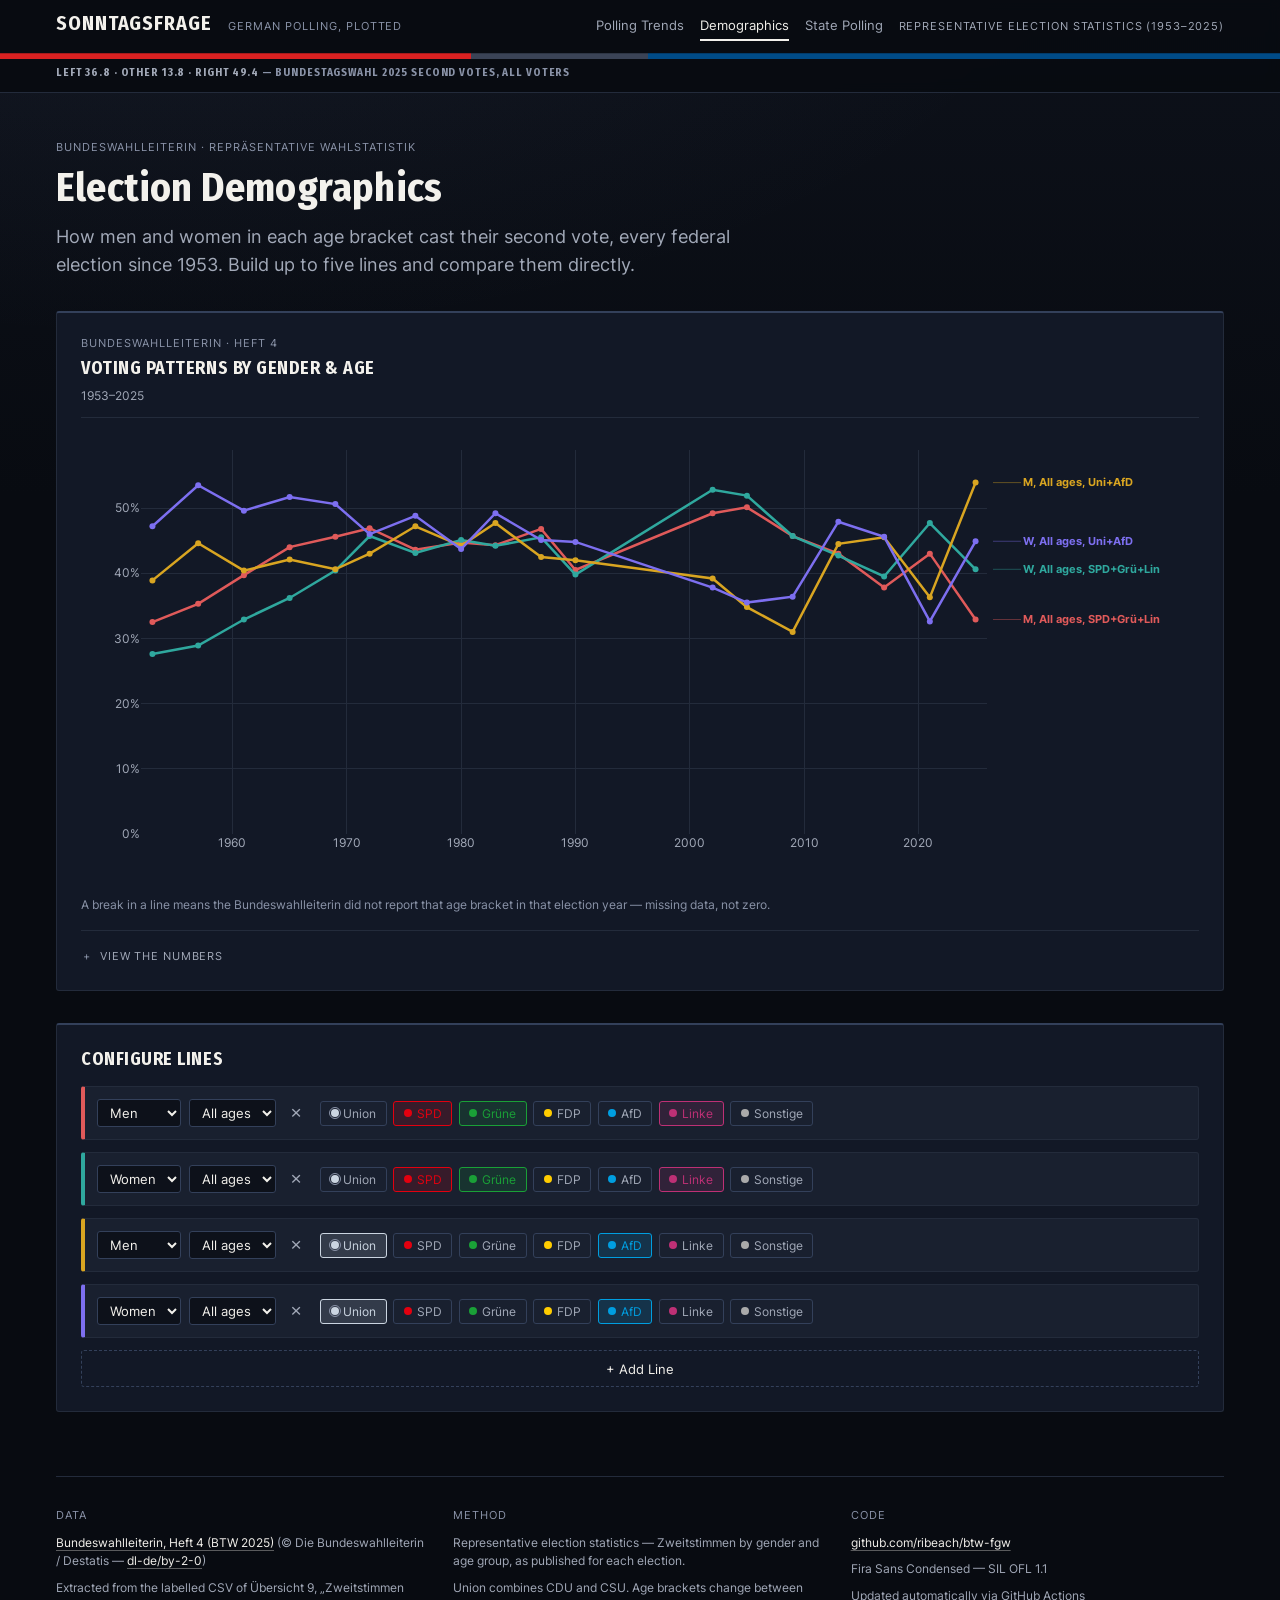
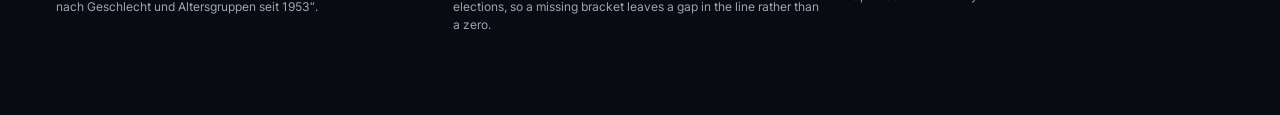
==== commit 015f119e: "Apply adversarially-verified review fixes Confirmed defects: - Demographics end labels anchored at e" ====
--- a/docs/demographics.html
+++ b/docs/demographics.html
@@ -37,15 +37,15 @@
   </header>
 
   <div class="container">
-    <div class="page-head">
-      <p class="eyebrow"><span lang="de">Bundeswahlleiterin</span> · <span lang="de">Repräsentative Wahlstatistik</span></p>
-      <h1 class="page-title">Election Demographics</h1>
-      <p class="page-standfirst">How men and women in each age bracket cast their second vote, every federal election since 1953. Build up to five lines and compare them directly.</p>
-    </div>
+    <main id="main" tabindex="-1">
+      <div class="page-head">
+        <p class="eyebrow"><span lang="de">Bundeswahlleiterin</span> · <span lang="de">Repräsentative Wahlstatistik</span></p>
+        <h1 class="page-title">Election Demographics</h1>
+        <p class="page-standfirst">How men and women in each age bracket cast their second vote, every federal election since 1953. Build up to five lines and compare them directly.</p>
+      </div>
 
-    <div id="error" role="alert"></div>
+      <div id="error" role="alert"></div>
 
-    <main id="main" tabindex="-1">
       <figure class="chart-container" aria-describedby="demographics-data">
         <figcaption class="panel-head">
           <p class="eyebrow">Bundeswahlleiterin · Heft 4</p>
--- a/docs/css/style.css
+++ b/docs/css/style.css
@@ -36,7 +36,7 @@
   /* Bone — text */
   --bone: #F3F1EC;
   --bone-dim: #A2A9B8;
-  --bone-faint: #6B7488;
+  --bone-faint: #8A93A8;
   --danger: #F2777A;
 
   /* Bloc tints — text-safe lifts of the bloc hues, for readouts only */
@@ -267,8 +267,7 @@
 .stamp.success .spinner {
   display: none;
 }
-.stamp:empty,
-.status-box:empty {
+.stamp:empty {
   display: none;
 }
 
@@ -443,14 +442,18 @@
 }
 
 /* One orchestrated entrance: the page settles in a single short cascade.
-   fill-mode is `backwards` so no transform survives the animation — a lingering
-   transform on an ancestor would trap the fixed-position map tooltip. */
-.container > * {
+   The staggered items are the blocks inside <main> plus the footer that follows
+   it; <main> itself is a bare landmark wrapper and is deliberately left out, so
+   no transform ever lands on an ancestor of the fixed-position map tooltip.
+   fill-mode is `backwards` so no transform survives the animation either. */
+.container > #main > *,
+.container > .site-footer {
   animation: rise-in 480ms cubic-bezier(0.2, 0.6, 0.2, 1) backwards;
 }
-.container > *:nth-child(2) { animation-delay: 60ms; }
-.container > *:nth-child(3) { animation-delay: 120ms; }
-.container > *:nth-child(n+4) { animation-delay: 180ms; }
+.container > #main > *:nth-child(2) { animation-delay: 60ms; }
+.container > #main > *:nth-child(3) { animation-delay: 120ms; }
+.container > #main > *:nth-child(n+4),
+.container > .site-footer { animation-delay: 180ms; }
 
 @media (prefers-reduced-motion: reduce) {
   *, *::before, *::after {
@@ -459,6 +462,7 @@
     transition-duration: 0.001ms !important;
   }
   .container > *,
+  .container > #main > *,
   .spectrum {
     animation: none !important;
     opacity: 1 !important;
@@ -873,10 +877,13 @@
   }
 }
 
-/* Raise the quiet greys when the reader has asked for more contrast. */
+/* Raise the quiet greys when the reader has asked for more contrast. The two
+   bone steps move together so the hierarchy survives — faint stays below dim,
+   both stay well clear of AA on every surface. */
 @media (prefers-contrast: more) {
   :root {
     --bone-dim: #CBD2DE;
+    --bone-faint: #A9B2C4;
     --rule: #3A465C;
   }
 }
@@ -1129,9 +1136,12 @@
 }
 /* Fade the right edge only: a left-hand fade would dissolve the sticky state
    column, which is the one thing that must stay legible while scrolling.
-   Dropped while focused — a mask clips the focus ring along with everything
+   Gated on the classes renderTable's updateScrollAffordance sets — the mask is
+   an affordance for hidden content, so it must not dim the last column at
+   widths where the table fits, or once the reader has scrolled to the end.
+   Dropped while focused too: a mask clips the focus ring along with everything
    else the element paints. */
-.state-polling #table-container:not(:focus-visible) {
+.state-polling #table-container.is-scrollable:not(.is-at-end):not(:focus-visible) {
   -webkit-mask-image: linear-gradient(to right, #000 calc(100% - 32px), transparent 100%);
   mask-image: linear-gradient(to right, #000 calc(100% - 32px), transparent 100%);
 }
